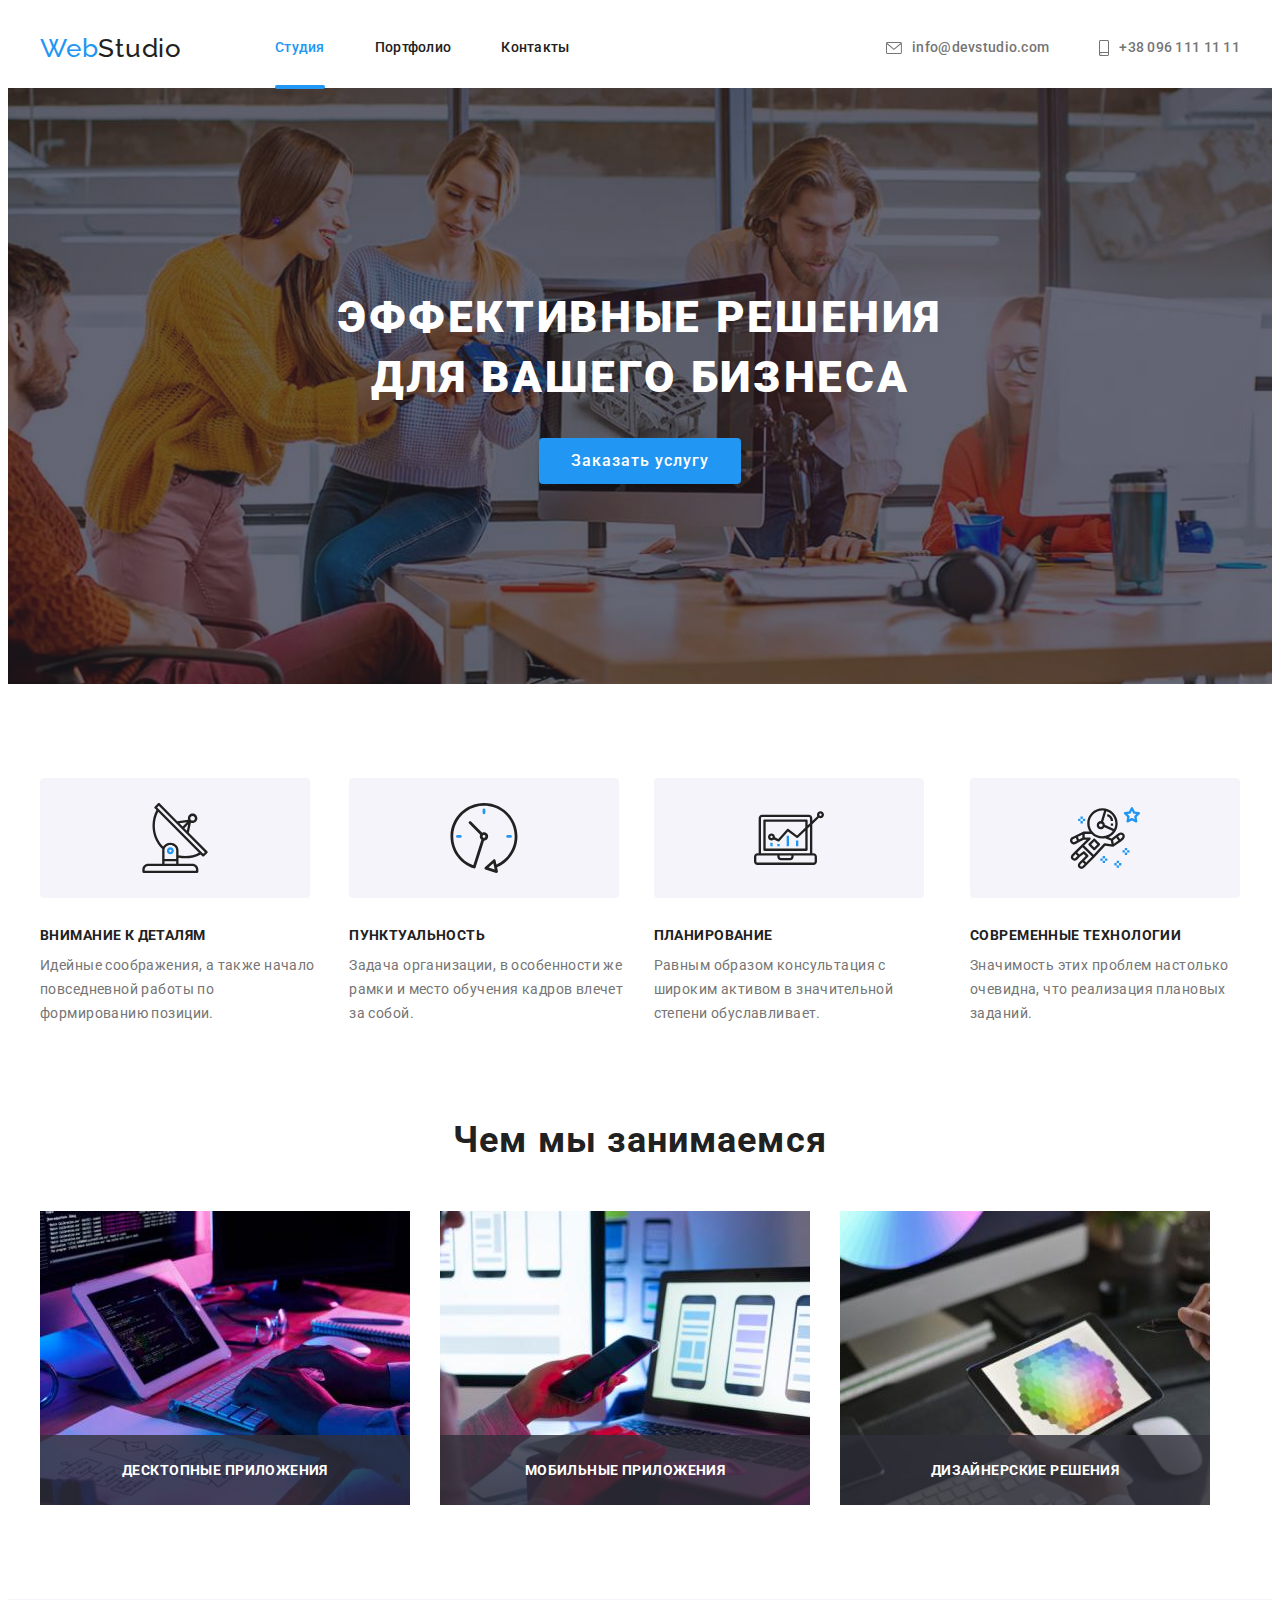
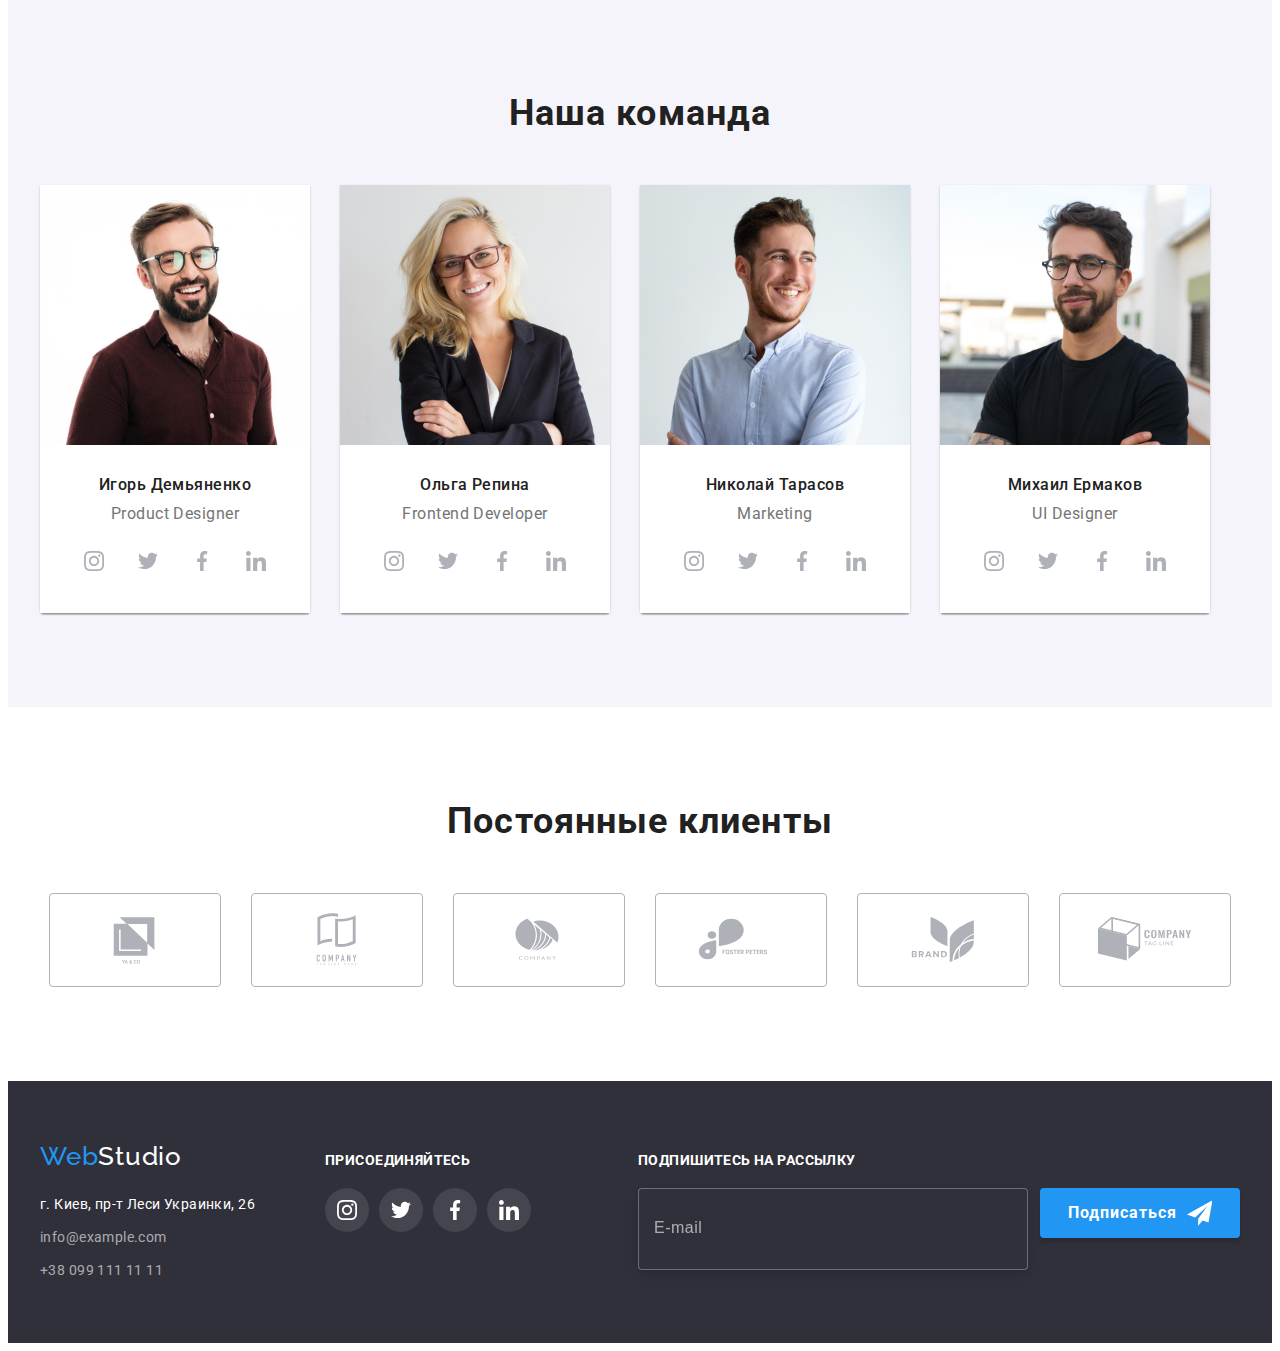
==== index.html @ 45cee338 "fix" ====
<!DOCTYPE html>
<html lang="ru">
<head>
    <meta charset="UTF-8">
    <meta http-equiv="X-UA-Compatible" content="IE=edge">
    <meta name="viewport" content="width=device-width, initial-scale=1.0">
    <title>goit-markup-portfolio-6</title>
<link href="https://fonts.googleapis.com/css2?family=Raleway:wght@700&family=Roboto:wght@400;500;700;900&display=swap"
    rel="stylesheet">
<link rel="stylesheet" href="https://cdnjs.cloudflare.com/ajax/libs/modern-normalize/1.1.0/modern-normalize.min.css"
    integrity="sha512-wpPYUAdjBVSE4KJnH1VR1HeZfpl1ub8YT/NKx4PuQ5NmX2tKuGu6U/JRp5y+Y8XG2tV+wKQpNHVUX03MfMFn9Q=="
    crossorigin="anonymous" referrerpolicy="no-referrer" />
<link rel="stylesheet" href="./css/styles.css">
</head>
<body>
    <header class="header">
      <div class="container header-container">
        <nav class="header-nav">
        <a href="" class="header-nav__logo link"><span class="logo">Web</span>Studio</a>
            <ul class="navigation-list">
                <li class="list navigation-list__item">
                  <a href="" class="navigation-list__link link current">Студия</a>   
                </li>
                <li  class="list navigation-list__item">
                    <a href="./portfolio.html" class="navigation-list__link link">Портфолио</a>
                </li>
                <li  class="list navigation-list__item">
                    <a href="" class="navigation-list__link link">Контакты</a>
                </li>
            </ul>
            
        </nav>
       
        <ul class="contacts">
            <li class="list contacts-list"> 
                <a href="mailto:info@devstudio.com" class="contacts-link link">
                    <svg class="contacts-envelope" width="16" height="12">
                        <use href="./images/icons.svg#icon-envelope"></use>
                    </svg>
                    info@devstudio.com
                </a>
            </li>
            <li class="list contacts-list"> 
                 <a href="tel:+380961111111" class="contacts-link link">
                    <svg class="contacts-envelope" width="10" height="16">
                        <use href="./images/icons.svg#icon-smartphone"></use>
                    </svg>
                    +38 096 111 11 11</a>
            </li>           
        </ul>
    </div>
    </header>
<main>
   <section class="section hero-container">
     <div class="container">
            <h1 class="hero-title hero-header">Эффективные решения для вашего бизнеса</h1>
            <button type="button" class="hero-btn" data-modal-open>Заказать услугу</button>
     </div>
    </section>
   <section class="section">
       <div class="container">
    <h2 class="visually-hidden">Особенности</h2>
    <ul class="features">
           <li class="list featers-list">
            <div class="features-div">
               <svg class="features-icon" width="70" height="70">
                   <use href="./images/icons.svg#icon-antenna">
                    </use> 
               </svg>
            </div>
               <h3 class="features-item">Внимание к деталям</h3>
               <p class="features-discription">
                Идейные соображения, а также начало повседневной работы по формированию позиции.
               </p>
           </li>
            <li class="list featers-list">
                <div class="features-div">
                    <svg class="features-icon" width="70" height="70">
                        <use href="./images/icons.svg#icon-clock">
                        </use>
                    </svg>
                </div>
                <h3 class="features-item">Пунктуальность</h3>
                <p class="features-discription">
                    Задача организации, в особенности же рамки и место обучения кадров влечет за собой.
                </p>
            </li>
            <li class="list featers-list">
                <div class="features-div">
                    <svg class="features-icon" width="70" height="70">
                        <use href="./images/icons.svg#icon-diagram">
                        </use>
                    </svg>
                </div>
                <h3 class="features-item">Планирование</h3>
                <p class="features-discription">
                    Равным образом консультация с широким активом в значительной степени обуславливает.
                </p>
            </li>
            <li class="list featers-list">
                <div class="features-div">
                    <svg class="features-icon" width="70" height="70">
                        <use href="./images/icons.svg#icon-astronaut">
                        </use>
                    </svg>
                </div>
                <h3 class="features-item">Современные технологии</h3>
                <p class="features-discription">
                    Значимость этих проблем настолько очевидна, что реализация плановых заданий.
                </p>
            </li>
       </ul>
    </div>
   </section>
   
   <section class="section section-photo">
       <div class="container">
            <h2 class="header-item">Чем мы занимаемся</h2>
            <ul class="photo-list">
                <li class="list photo-item">
                    <div class="label-item">
                        <div class="photo-label">
                            <p class="label-discription">Десктопные приложения</p>
                        </div>
                        <img src="./images/box-1.jpg" alt="Экран компьютера и руки" width="370">      
                    </div>
                    
                    
                </li>
                <li class="list photo-item">
                    <div class="label-item">
                        <div class="photo-label">
                        <p class="label-discription">Мобильные приложения</p>
                   </div>
                        <img src="./images/box-2.jpg" alt="Экран компьютера и телефон" width="370">
                    </div>
                </li>
                <li class="list photo-item">
                    <div class="label-item">
                        <div class="photo-label">
                            <p class="label-discription">Дизайнерские решения</p>
                        </div>
                            <img src="./images/box-3.jpg" alt="Экран компьютера с цветной раскладкой" width="370">
                    </div>
                </li> 
            </ul>
      </div>
   </section>
   <section class="team-section section">
       <div class="container">
        <h2 class="header-item">Наша команда</h2>
        <ul class="our-team">
    <li class="list team-card">
            <img src="./images/igor.jpg" alt="Игорь Демьяненко" width="270">
            <div class="team-item">
                <h3 class="team">Игорь Демьяненко</h3>
                <p lang="en" class="team-profession">Product Designer</p>
                <ul class="social-list">
                    <li class="list social-item">
                        <a href="" class="social-link">
                            <svg class="social-icon" width="20" height="20">
                                <use href="./images/icons.svg#icon-instagram"></use>
                            </svg>
                        </a>
                    </li>
                    <li class="list social-item">
                        <a href="" class="social-link">
                            <svg class="social-icon" width="20" height="20">
                                <use href="./images/icons.svg#icon-twitter"></use>
                            </svg>
                        </a>
                    </li>
                    <li class="list social-item">
                        <a href="" class="social-link">
                            <svg class="social-icon" width="20" height="20">
                                    <use href="./images/icons.svg#icon-facebook"></use>
                            </svg>
                        </a>
                    </li>
                    <li class="list social-item">
                        <a href="" class="social-link">
                            <svg class="social-icon" width="20" height="20">
                                    <use href="./images/icons.svg#icon-linkedin"></use>
                            </svg>
                        </a>
                    </li>
                </ul>
            </div>
        </li>
<li class="list team-card">
<img src="./images/olha.jpg" alt="Ольга Репина" width="270">
<div class="team-item">
    <h3 class="team">Ольга Репина</h3>
    <p lang="en" class="team-profession">Frontend Developer</p>
        <ul class="social-list">
            <li class="list social-item">
                <a href="" class="social-link">
                    <svg class="social-icon" width="20" height="20">
                        <use href="./images/icons.svg#icon-instagram"></use>
                    </svg>
                </a>
            </li>
            <li class="list social-item">
                <a href="" class="social-link">
                    <svg class="social-icon" width="20" height="20">
                        <use href="./images/icons.svg#icon-twitter"></use>
                    </svg>
                </a>
            </li>
            <li class="list social-item">
                <a href="" class="social-link">
                    <svg class="social-icon" width="20" height="20">
                        <use href="./images/icons.svg#icon-facebook"></use>
                    </svg>
                </a>
            </li>
            <li class="list social-item">
                <a href="" class="social-link">
                    <svg class="social-icon" width="20" height="20">
                        <use href="./images/icons.svg#icon-linkedin"></use>
                    </svg>
                </a>
            </li>
        </ul>
</div>
</li>
<li class="list team-card">
<img src="./images/nikolay.jpg" alt="Николай Тарасов" width="270">
<div class="team-item">
<h3 class="team">Николай Тарасов</h3>
<p lang="en" class="team-profession">Marketing</p>
<ul class="social-list">
    <li class="list social-item">
        <a href="" class="social-link">
            <svg class="social-icon" width="20" height="20">
                <use href="./images/icons.svg#icon-instagram"></use>
            </svg>
        </a>
    </li>
    <li class="list social-item">
        <a href="" class="social-link">
            <svg class="social-icon" width="20" height="20">
                <use href="./images/icons.svg#icon-twitter"></use>
            </svg>
        </a>
    </li>
    <li class="list social-item">
        <a href="" class="social-link">
            <svg class="social-icon" width="20" height="20">
                <use href="./images/icons.svg#icon-facebook"></use>
            </svg>
        </a>
    </li>
    <li class="list social-item">
        <a href="" class="social-link">
            <svg class="social-icon" width="20" height="20">
                <use href="./images/icons.svg#icon-linkedin"></use>
            </svg>
        </a>
    </li>
</ul>
</div>
</li>
<li class="list team-card">
<img src="./images/michail.jpg" alt="Михаил Ермаков" width="270">
<div class="team-item">
    <h3 class="team">Михаил Ермаков</h3>
    <p  lang="en" class="team-profession">UI Designer</p>
        <ul class="social-list">
            <li class="list social-item">
                <a href="" class="social-link">
                    <svg class="social-icon" width="20" height="20">
                        <use href="./images/icons.svg#icon-instagram"></use>
                    </svg>
                </a>
            </li>
            <li class="list social-item">
                <a href="" class="social-link">
                    <svg class="social-icon" width="20" height="20">
                        <use href="./images/icons.svg#icon-twitter"></use>
                    </svg>
                </a>
            </li>
            <li class="list social-item">
                <a href="" class="social-link">
                    <svg class="social-icon" width="20" height="20">
                        <use href="./images/icons.svg#icon-facebook"></use>
                    </svg>
                </a>
            </li>
            <li class="list social-item">
                <a href="" class="social-link">
                    <svg class="social-icon" width="20" height="20">
                        <use href="./images/icons.svg#icon-linkedin"></use>
                    </svg>
                </a>
            </li>
        </ul>
</div>
</li>
</ul>
</div>
   </section>
<section class="section">
    <div class="container">
        <h2 class="header-item">Постоянные клиенты</h2>
        <ul class="list clients">
            <li class="client-list">
                <a href="" class="client-link">
                    <svg class="logo-sp" width="106" height="60">
                        <use href="./images/icons.svg#icon-logo-1"></use>
                    </svg>
                </a>
            </li>
            <li class="client-list">
                <a href="" class="client-link">
                    <svg class="logo-sp" width="106" height="60">
                        <use href="./images/icons.svg#icon-logo-2"></use>
                    </svg>
                </a>
            </li>
            <li class="client-list">
                <a href="" class="client-link">
                    <svg class="logo-sp" width="106" height="60">
                        <use href="./images/icons.svg#icon-logo-3"></use>
                    </svg>
                </a>
            </li>
            <li class="client-list">
                <a href="" class="client-link">
                    <svg class="logo-sp" width="106" height="60">
                        <use href="./images/icons.svg#icon-logo-4"></use>
                    </svg>
                </a>
            </li>
            <li class="client-list">
                <a href="" class="client-link">
                    <svg class="logo-sp" width="106" height="60">
                        <use href="./images/icons.svg#icon-logo-5"></use>
                    </svg>
                </a>
            </li>
            <li class="client-list">
                <a href="" class="client-link">
                    <svg class="logo-sp" width="106" height="60">
                        <use href="./images/icons.svg#icon-logo-6"></use>
                    </svg>
                </a>
            </li>
        </ul>

    </div>

</section>

 </main>
<footer class="footer">
    <div class="container container-footer">
        <div class="footer-contacts">
        <a href="" class=" webstudio-white link"><span class="logo">Web</span>Studio</a>
        <address class="address">
            <ul>
                <li class="list footer-list">
                    <a href="" class="footer-adress link">г. Киев, пр-т Леси Украинки, 26</a>
                </li>
                <li class="list footer-list">
                    <a href="" class="link footer-contacts">info@example.com</a>
                </li>
                <li class="list">
                    <a href="" class="link footer-contacts">+38 099 111 11 11</a>
                </li>
            </ul>
        </address>
    </div>
<div class="footer-div">
    <strong class="footer-header">
        присоединяйтесь
    </strong>
    <ul class="footer-social-list">
        <li class="list social-item">
            <a href="" class="social-link footer-social-link">
                <svg class="social-icon footer-social-icon" width="20" height="20">
                    <use href="./images/icons.svg#icon-instagram"></use>
                </svg>
            </a>
        </li>
        <li class="list social-item">
            <a href="" class="social-link footer-social-link">
                <svg class="social-icon footer-social-icon" width="20" height="20">
                    <use href="./images/icons.svg#icon-twitter"></use>
                </svg>
            </a>
        </li>
        <li class="list social-item">
            <a href="" class="social-link footer-social-link">
                <svg class="social-icon footer-social-icon" width="20" height="20">
                    <use href="./images/icons.svg#icon-facebook"></use>
                </svg>
            </a>
        </li>
        <li class="list social-item">
            <a href="" class="social-link footer-social-link">
                <svg class="social-icon footer-social-icon" width="20" height="20">
                    <use href="./images/icons.svg#icon-linkedin"></use>
                </svg>
            </a>
        </li>
    </ul>
    
</div>

    <div class="footer-form-wrapper">
        <strong class="footer-header">
            Подпишитесь на рассылку
        </strong>
        <form action="#">
            <div class="footer-form">
                <label class="footer-form-mail">
                    <input type="email" 
                        name="user-email" 
                        placeholder="E-mail" 
                        class="footer-form-input">
                </label>
                <button type="submit" class="footer-form-button">Подписаться
                    <svg class="footer-form-icon" width="24" height="24" >
                        <use href="./images/icons.svg#icon-icon-send"></use>
                    </svg>
                </button>
            </div>
        </form>
    </div>
</div>
</footer>
<div class="backdrop is-hidden" data-modal>
    <div class="modal">
        <button type="button" class="modal-close-btn" data-modal-close>
            <svg class="modal-icon-close" width="18" height="18">
                <use href="./images/icons.svg#icon-close"></use>
            </svg>
        </button>
    <form action="#" class="modal-form">
          <p class="modal-form-head">Оставьте свои данные, мы вам перезвоним</p>          
<label class="modal-form-field">
    Имя
    <span class="modal-form-wrapper">
        <input
         type="text" 
         class="modal-form-input" 
         name="user-name" 
         minlength="2"
         pattern="[a-zA-Zа-яёА-ЯЁ]+"
         title="Имя должно содержать символы кириллицы или латиницы"
         required>
    <svg width="18" height="18" class="modal-form-icon">
        <use href="./images/icons.svg#icon-person-black"></use>
    </svg>
    </span>
</label>
<label class="modal-form-field">
    Телефон
    <span class="modal-form-wrapper">
        <input 
        type="tel" 
        class="modal-form-input"
         name="user-tel"
         title="000-00-00-00"
         pattern="[0-9]{3}-[0-9]{3}-[0-9]{2}-[0-9]{2}">
        <svg width="18" height="18" class="modal-form-icon">
            <use href="./images/icons.svg#icon-phone-black"></use>
        </svg>
    </span>
</label>
<label class="modal-form-field">
    Почта
    <span class="modal-form-wrapper">
        <input 
        type="email" 
        class="modal-form-input"
        name="email">
        <svg width="18" height="18" class="modal-form-icon">
            <use href="./images/icons.svg#icon-email-black"></use>
        </svg>
    </span>
</label>
<label class="modal-form-field">
    Комментарий
   <textarea name="user-massage" class="modal-form-massage" placeholder="Введите текст"></textarea>
</label>

<input type="checkbox" id="accept-policy" class="modal-form-checkbox visually-hidden">
<label for="accept-policy" class="modal-form-checkbox-label">
    Соглашаюсь с рассылкой и принимаю&nbsp; <a href="" class="modal-link">Условия договора</a> 
</label>
<button class="modal-form-button" type="submit">
    Отправить
</button>
    </form>
    </div>
</div>

<script src="./js/modal.js"></script>
</body>
</html>
---- css/styles.css ----
/* primary-color-text #757575 */
/* color-header #212121 */
/* color-text-hero #FFFFFF */
/* color-svg-border #afb1b8 */
:root {
  --primary-color-text: #757575;
  --color-header: #212121;
  --accent-color: #2196f3;
  --secondary-color-text: #ffffff;
  --color-svg-border: #afb1b8;
}

body {
  font-family: Roboto, sans-serif;
  color: var(--primary-color-text);
  font-style: normal;
}

ul {
  margin: 0;
  padding: 0;
}

img {
  display: block;
  max-width: 100%;
  height: auto;
}

button {
  cursor: pointer;
}

.visually-hidden {
  position: absolute;
  white-space: nowrap;
  width: 1px;
  height: 1px;
  overflow: hidden;
  border: 0;
  padding: 0;
  clip: rect(0 0 0 0);
  clip-path: inset(50%);
  margin: -1px;
}
.link {
  text-decoration: none;
}
.list {
  list-style: none;
}

p,
h1,
h2,
h3,
h4,
h5,
h6 {
  margin: 0;
}

.section {
  padding-top: 94px;
  padding-bottom: 94px;
}

.container {
  width: 1200px;
  padding-left: 15px;
  padding-right: 15px;
  margin: 0 auto;
}

/*----------- header------------- */
.header-nav__logo {
  display: inline-block;
  font-family: Raleway, sans-serif;
  font-weight: 500;
  font-size: 26px;
  line-height: 1.19;
  letter-spacing: 0.03em;
  color: var(--color-header);

  padding-top: 24px;
  padding-bottom: 24px;
  margin-right: 93px;
}

.navigation-list {
  display: flex;
}
.navigation-list > .list {
  display: inline-block;
}

.navigation-list__item > .link {
  padding-top: 32px;
  padding-bottom: 32px;
}

.navigation-list__item:not(:last-child) {
  margin-right: 50px;
}

.header-container {
  display: flex;
  align-items: center;
}

.header-nav {
  display: flex;
  align-items: center;
}

.logo {
  color: var(--accent-color);
}

.nav-item:not(:last-child) {
  margin-right: 50px;
}

.navigation-list__link {
  display: block;
  font-family: inherit;
  font-weight: 500;
  font-size: 14px;
  line-height: 1.14;
  letter-spacing: 0.02em;
  color: var(--color-header);
  position: relative;

  transition: color 250ms cubic-bezier(0.4, 0, 0.2, 1);
}
.current {
  color: var(--accent-color);
}

.navigation-list__link.current::after {
  content: '';
  display: block;
  position: absolute;
  width: 100%;
  height: 4px;
  bottom: -1px;
  border-radius: 2px;
  background-color: var(--accent-color);
}

.navigation-list__link:hover,
.navigation-list__item:focus {
  color: var(--accent-color);
}

.contacts {
  display: flex;
  margin-left: auto;
}

.contacts-link {
  display: flex;
  font-family: inherit;
  font-weight: 500;
  font-size: 14px;
  line-height: 1.14;
  letter-spacing: 0.02em;
  color: var(--primary-color-text);
  align-items: center;
  padding-top: 32px;
  padding-bottom: 32px;

  transition: color 250ms cubic-bezier(0.4, 0, 0.2, 1);
}

.contacts-link:hover,
.contacts-link:focus {
  color: var(--accent-color);
}

.contacts-list:not(:last-child) {
  margin-right: 50px;
}

.contacts-envelope {
  margin-right: 10px;
  fill: currentColor;
}

.header-border {
  border-bottom: 1px solid #ececec;
}

/* ----------hero--------- */

.hero-container {
  background-image: linear-gradient(
      rgba(47, 48, 58, 0.4),
      rgba(47, 48, 58, 0.4)
    ),
    url(../images/hero.jpg);
  background-repeat: no-repeat;
  background-size: cover;
  background-position: center;
  text-align: center;
  padding-top: 200px;
  padding-bottom: 200px;
  max-width: 1600px;
  margin: 0 auto;
}

.hero-title {
  font-weight: 900;
  font-size: 44px;
  line-height: 1.36;
  letter-spacing: 0.06em;
  text-transform: uppercase;

  color: var(--secondary-color-text);
}

.hero-header {
  width: 696px;
  margin: auto;
}
.hero-btn {
  cursor: pointer;
  font-family: Roboto, sans-serif;
  font-weight: 500;
  font-size: 16px;
  line-height: 1.63;
  letter-spacing: 0.06em;
  color: var(--secondary-color-text);
  background-color: var(--accent-color);
  box-shadow: 0px 4px 4px rgba(0, 0, 0, 0.15);
  border: none;
  border-radius: 4px;
  margin-top: 30px;
  padding: 10px 32px;

  transition: color 250ms cubic-bezier(0.4, 0, 0.2, 1);
}

/* .hero-btn:hover,
.hero-btn:focus {
  cursor: pointer;
  font-family: inherit;
  font-weight: 500;
  font-size: 16px;
  line-height: 1.62;
  text-align: center;
  letter-spacing: 0.06em;
  color: var(--secondary-color-text);
} */

/*-
--------------Особенности-------- */
.features {
  display: flex;
  justify-content: center;
}

.featers-list:not(:last-child) {
  margin-right: 30px;
}

.features-div {
  width: 270px;
  height: 120px;
  margin-bottom: 30px;
  background: #f5f4fa;
  border-radius: 4px;
  display: flex;
  align-items: center;
  justify-content: center;
}

.features-item {
  font-weight: 700;
  font-size: 14px;
  line-height: 1.14;
  letter-spacing: 0.03em;
  text-transform: uppercase;
  color: var(--color-header);
  margin-bottom: 10px;
}
.features-discription {
  font-size: 14px;
  line-height: 1.71;
  letter-spacing: 0.03em;
  color: var(--primary-color-text);
}

/*----------- чем мы занимаемя----------- */
.section-photo {
  padding-top: 0;
}

.photo-list {
  display: flex;
}

.photo-item:not(:last-child) {
  margin-right: 30px;
}

.header-item {
  font-weight: 700;
  font-size: 36px;
  line-height: 1.16;
  text-align: center;
  letter-spacing: 0.03em;
  color: var(--color-header);
  margin-bottom: 50px;
}

.label-item {
  position: relative;
}
.label-discription {
  font-family: inherit;
  font-weight: 700;
  font-size: 14px;
  line-height: calc(16 / 14);
  text-align: center;
  letter-spacing: 0.03em;
  text-transform: uppercase;
  width: 100%;
  position: absolute;
  top: 50%;
  left: 50%;
  transform: translate(-50%, -50%);

  color: var(--secondary-color-text);
}
.photo-label {
  background: rgba(47, 48, 58, 0.8);
  width: 370px;
  height: 70px;
  position: absolute;
  bottom: 0%;
}

/* ------------Наша команда--------- */

.our-team {
  display: flex;
}

.team-card {
  box-shadow: 0px 1px 3px rgba(0, 0, 0, 0.12), 0px 1px 1px rgba(0, 0, 0, 0.14),
    0px 2px 1px rgba(0, 0, 0, 0.2);
  border-radius: 0px 0px 4px 4px;
}

.team-card:not(:last-child) {
  margin-right: 30px;
}

.team {
  font-weight: 500;
  font-size: 16px;
  line-height: 1.19;
  letter-spacing: 0.03em;
  color: var(--color-header);
  margin-bottom: 10px;

  text-align: center;
}

.team-item {
  padding: 30px 32px;
  background-color: var(--secondary-color-text);
}

.team-section {
  background-color: #f5f4fa;
}

.team-profession {
  font-size: 16px;
  line-height: 1.19;
  letter-spacing: 0.03em;
  color: var(--primary-color-text);

  text-align: center;
  margin-bottom: 16px;
}

.social-item {
  width: 44px;
  height: 44px;
  margin-right: 10px;
}

.social-item:last-child {
  margin-right: 0;
}

.social-list {
  display: flex;
  justify-content: center;
}

.social-link {
  width: 100%;
  height: 100%;
  background-color: var(--secondary-color-text);
  border-radius: 50%;
  display: flex;
  align-items: center;
  justify-content: center;
  color: var(--color-svg-border);

  transition: background-color 250ms cubic-bezier(0.4, 0, 0.2, 1),
    color 250ms cubic-bezier(0.4, 0, 0.2, 1);
}

.social-icon {
  fill: currentColor;
}

.social-link:hover,
.social-link:focus {
  background-color: var(--accent-color);
  color: var(--secondary-color-text);
}

/* ---------Постоянные клиенты---- */
.clients {
  display: flex;
  justify-content: center;
}
.client-list:not(:last-child) {
  margin-right: 30px;
}

.client-link {
  width: 170px;
  height: 92px;

  display: flex;
  align-items: center;
  justify-content: center;
  border: 1px solid var(--color-svg-border);
  border-radius: 4px;
  color: var(--color-svg-border);

  transition: border 250ms cubic-bezier(0.4, 0, 0.2, 1),
    color 250ms cubic-bezier(0.4, 0, 0.2, 1);
}

.logo-sp {
  fill: currentColor;
}

.client-link:hover,
.client-link:focus {
  border: 1px solid #2196f3;
  color: var(--accent-color);
}
/* ------------footer---------- */
.footer {
  background-color: #2f303a;
  padding-top: 60px;
  padding-bottom: 60px;
}
.container-footer {
  display: flex;
  align-items: baseline;
}

.footer-contacts {
  margin-right: 70px;
}

.address {
  font-style: inherit;
  margin-top: 20px;
}

.webstudio-white {
  font-family: Raleway, sans-serif;
  font-weight: 500;
  font-size: 26px;
  line-height: 1.19;
  letter-spacing: 0.03em;
  color: var(--secondary-color-text);
}
.footer-adress {
  display: inline-block;
  font-style: inherit;
  font-size: 14px;
  line-height: 1.71;
  letter-spacing: 0.03em;
  color: var(--secondary-color-text);

  transition: color 250ms cubic-bezier(0.4, 0, 0.2, 1);
}
.footer-list {
  margin-bottom: 9px;
}

.footer-adress:hover,
.footer-adress:focus {
  color: var(--accent-color);
}

.footer-contacts {
  font-size: 14px;
  line-height: 1.71;
  letter-spacing: 0.03em;
  color: rgba(255, 255, 255, 0.6);

  transition: color 250ms cubic-bezier(0.4, 0, 0.2, 1);
}

.footer-contacts:hover,
.footer-contacts:focus {
  color: var(--accent-color);
}

.footer-header {
  display: block;
  font-family: inherit;
  font-weight: 700;
  font-size: 14px;
  line-height: calc(16 / 14);
  letter-spacing: 0.03em;
  text-transform: uppercase;

  color: var(--secondary-color-text);
  margin-bottom: 20px;
}

.footer-social-list {
  display: flex;
}

.social-item:not(:last-child) {
  margin-right: 10px;
}

.footer-social-link {
  background-color: rgba(255, 255, 255, 0.1);
  transition: background-color 250ms cubic-bezier(0.4, 0, 0.2, 1);
}

.footer-social-icon {
  fill: var(--secondary-color-text);
}
/* -------footer-form------------- */
.footer-form-wrapper {
  margin-left: auto;
}
.footer-form {
  display: flex;
}

.footer-form-input {
  width: 358px;
  height: 50px;
  border: 1px solid rgba(255, 255, 255, 0.3);
  filter: drop-shadow(0px 4px 4px rgba(0, 0, 0, 0.15));
  border-radius: 4px;
  background-color: #2f303a;
  padding: 15px 15px 15px 15px;
  color: var(--secondary-color-text);
}

.footer-form-input::placeholder {
  display: block;

  font-weight: 400;
  font-size: 16px;
  line-height: calc(20 / 16);

  letter-spacing: 0.03em;

  color: rgba(255, 255, 255, 0.6);
}

.footer-form-button {
  width: 200px;
  height: 50px;
  padding: 10px 28px;
  margin-left: 12px;

  font-family: Roboto;
  font-weight: 700;
  font-size: 16px;
  line-height: calc(30 / 16);
  display: flex;
  align-items: center;
  justify-content: center;
  letter-spacing: 0.06em;

  color: var(--secondary-color-text);

  background: var(--accent-color);
  box-shadow: 0px 4px 4px rgba(0, 0, 0, 0.15);
  border-radius: 4px;
  border: none;
}

.footer-form-icon {
  width: 100%;
  height: 100%;
  margin-left: 10px;
}

/* -------------кнопки портфолио----- */
.button-list {
  display: flex;
  justify-content: center;
  margin-bottom: 56px;
}
.button-list > .list:not(:last-child) {
  margin-right: 8px;
}
.portfolio-btn {
  padding: 6px 22px;
}

.portfolio-btn {
  cursor: pointer;
  font-family: Roboto, sans-serif;
  font-weight: 500;
  font-size: 16px;
  line-height: 1.63;
  letter-spacing: 0.03em;
  color: var(--color-header);
  border: none;
  border-radius: 4px;

  transition: color 250ms cubic-bezier(0.4, 0, 0.2, 1),
    background-color 250ms cubic-bezier(0.4, 0, 0.2, 1),
    box-shadow 250ms cubic-bezier(0.4, 0, 0.2, 1);
}

.portfolio-btn:hover,
.portfolio-btn:focus {
  background-color: var(--accent-color);
  color: var(--secondary-color-text);
  box-shadow: 0px 3px 1px rgba(0, 0, 0, 0.1), 0px 1px 2px rgba(0, 0, 0, 0.08),
    0px 2px 2px rgba(0, 0, 0, 0.12);
}

.active-btn {
  background-color: var(--accent-color);
  color: var(--secondary-color-text);
}

/* --------карточки портфолио----- */
.card-list {
  display: flex;
  flex-wrap: wrap;
  margin-left: -30px;
  margin-top: -30px;
}

.card-list > .list {
  flex-basis: calc(100% / 3 - 30px);
  margin-left: 30px;
  margin-top: 30px;
}
.card-item {
  padding: 20px 24px 20px 24px;
  border: 1px solid #eeeeee;
  border-top: 0;
}
.projects-item {
  font-weight: 700;
  font-size: 18px;
  line-height: 2;
  letter-spacing: 0.06em;
  color: var(--color-header);

  margin-bottom: 4px;
}

.projects-discription {
  font-size: 16px;
  line-height: 1.87;
  letter-spacing: 0.03em;
  color: var(--primary-color-text);
}

.portfolio-link {
  display: block;

  transition: box-shadow 250ms cubic-bezier(0.4, 0, 0.2, 1);
}

.portfolio-link:hover,
.portfolio-link:focus {
  box-shadow: 0px 1px 1px rgba(0, 0, 0, 0.12), 0px 4px 4px rgba(0, 0, 0, 0.06),
    1px 4px 6px rgba(0, 0, 0, 0.16);
}

.portfolio-thumb {
  position: relative;
  overflow: hidden;
}

.portfolio-discr {
  width: 322px;
  font-family: inherit;
  font-weight: 400;
  font-size: 18px;
  line-height: 1.56;
  letter-spacing: 0.03em;
  color: var(--secondary-color-text);

  text-shadow: 0px 4px 4px rgba(0, 0, 0, 0.25);
}

.portfolio-text {
  width: 100%;
  height: 100%;
  position: absolute;
  background-color: rgba(33, 150, 243, 0.9);
  transform: translateY(100%);
  padding: 63px 24px;
  opacity: 0;

  transition: transform 250ms cubic-bezier(0.4, 0, 0.2, 1),
    opacity 250ms cubic-bezier(0.4, 0, 0.2, 1);
}

.portfolio-link:hover .portfolio-text,
.portfolio-link:focus .portfolio-text {
  transform: translateY(0);
  opacity: 1;
}

/* -------модальное окно---- */

.backdrop {
  width: 100vw;
  height: 100vh;
  background: rgba(0, 0, 0, 0.2);
  position: fixed;
  top: 0;
  transition: opacity 250ms cubic-bezier(0.4, 0, 0.2, 1),
    visibility 250ms cubic-bezier(0.4, 0, 0.2, 1);
}

.modal {
  position: absolute;
  width: 530px;

  background-color: var(--secondary-color-text);
  border-radius: 4px;
  padding: 40px;
  top: 50%;
  left: 50%;
  transform: translate(-50%, -50%) scale(1);

  transition: transform 250ms cubic-bezier(0.4, 0, 0.2, 1);
}

.modal-close-btn {
  background-color: var(--secondary-color-text);
  border: 1px solid rgba(0, 0, 0, 0.1);
  width: 30px;
  height: 30px;
  border-radius: 50%;
  position: absolute;
  top: 8px;
  right: 8px;
  display: flex;
  align-items: center;
  justify-content: center;
  transition: color 250ms cubic-bezier(0.4, 0, 0.2, 1);
}

.modal-icon-close {
  fill: currentColor;
}

.modal-close-btn:hover,
.modal-close-btn:focus {
  color: var(--accent-color);
}

.backdrop.is-hidden {
  visibility: hidden;
  opacity: 0;
  pointer-events: none;
}

.backdrop.is-hidden .modal {
  transform: translate(-50%, -50%) scale(1.2);
  transition: transform 250ms cubic-bezier(0.4, 0, 0.2, 1);
}

.modal-icon-close {
  color: currentColor;
}

.modal-form {
  display: flex;
  flex-direction: column;
}
.modal-form-head {
  font-family: inherit;
  font-weight: 700;
  font-size: 20px;
  line-height: calc(23 / 20);
  text-align: center;
  letter-spacing: 0.03em;
  color: #212121;
  margin-bottom: 12px;
}
.modal-form-field {
  font-family: inherit;
  font-weight: 400;
  font-size: 12px;
  line-height: calc(14 / 12);
  letter-spacing: 0.01em;
  margin-bottom: 10px;
  color: var(--primary-color-text);
}
.modal-form-input {
  width: 100%;
  height: 40px;
  background: var(--secondary-color-text);
  border: 1px solid rgba(33, 33, 33, 0.2);
  border-radius: 4px;

  padding-left: 42px;
  transition: border-color 250ms cubic-bezier(0.4, 0, 0.2, 1);
}

.modal-form-input:focus {
  outline: none;
  border: 1px solid var(--accent-color);
}

.modal-form-wrapper {
  display: block;
  position: relative;
  margin-top: 4px;
}
.modal-form-icon {
  position: absolute;
  top: 50%;
  left: 12px;
  transform: translateY(-50%);
  transition: fill 250ms cubic-bezier(0.4, 0, 0.2, 1);
}

.modal-form-input:focus + .modal-form-icon {
  fill: var(--accent-color);
}

.modal-form-massage {
  width: 100%;
  height: 120px;
  border: 1px solid rgba(33, 33, 33, 0.2);
  border-radius: 4px;
  resize: none;
  margin-top: 4px;

  padding: 12px 16px;
  transition: border-color 250ms cubic-bezier(0.4, 0, 0.2, 1);
}

.modal-form-massage:focus {
  outline: none;
  border: 1px solid var(--accent-color);
}

.modal-form-button {
  align-self: center;
  width: 200px;
  height: 50px;

  padding: 10px 55px;
  margin-top: auto;

  cursor: pointer;
  font-family: inherit;
  font-weight: 500;
  font-size: 16px;
  line-height: 1.63;
  letter-spacing: 0.06em;
  color: var(--secondary-color-text);
  background-color: var(--accent-color);
  border: none;
  border-radius: 4px;
  transition: box-shadow 250ms cubic-bezier(0.4, 0, 0.2, 1);
}
.modal-form-button:hover,
.modal-form-button:focus {
  box-shadow: 0px 4px 4px rgba(0, 0, 0, 0.35);
}

.modal-form-massage::placeholder {
  font-weight: 400;
  font-size: 14px;
  line-height: calc(16 / 14);
  letter-spacing: 0.01em;
  margin-bottom: 20px;

  color: rgba(117, 117, 117, 0.5);
}

.modal-form-checkbox {
  display: block;
  margin-right: 8px;
}

.modal-form-checkbox-label {
  font-weight: 400;
  font-size: 14px;
  line-height: calc(24 / 14);

  letter-spacing: 0.03em;

  color: var(--primary-color-text);

  display: flex;
  align-items: center;
  justify-content: center;

  margin-bottom: 30px;
}

.modal-form-checkbox:checked + .modal-form-checkbox-label::before {
  background-image: url(../images/vector.svg);
  background-color: var(--accent-color);
  background-repeat: no-repeat;
  background-position: center;

  border: none;
}

.modal-form-checkbox-label::before {
  display: block;
  content: '';
  width: 16px;
  height: 15px;
  border: 2px solid #212121;
  border-radius: 2px;
  margin-right: 8px;
  cursor: pointer;
  transition: border-color 250ms cubic-bezier(0.4, 0, 0.2, 1);
}
.modal-form-checkbox-label:hover::before,
.modal-form-checkbox-label:focus::before {
  border-color: var(--accent-color);
}

.modal-link {
  color: var(--accent-color);
}
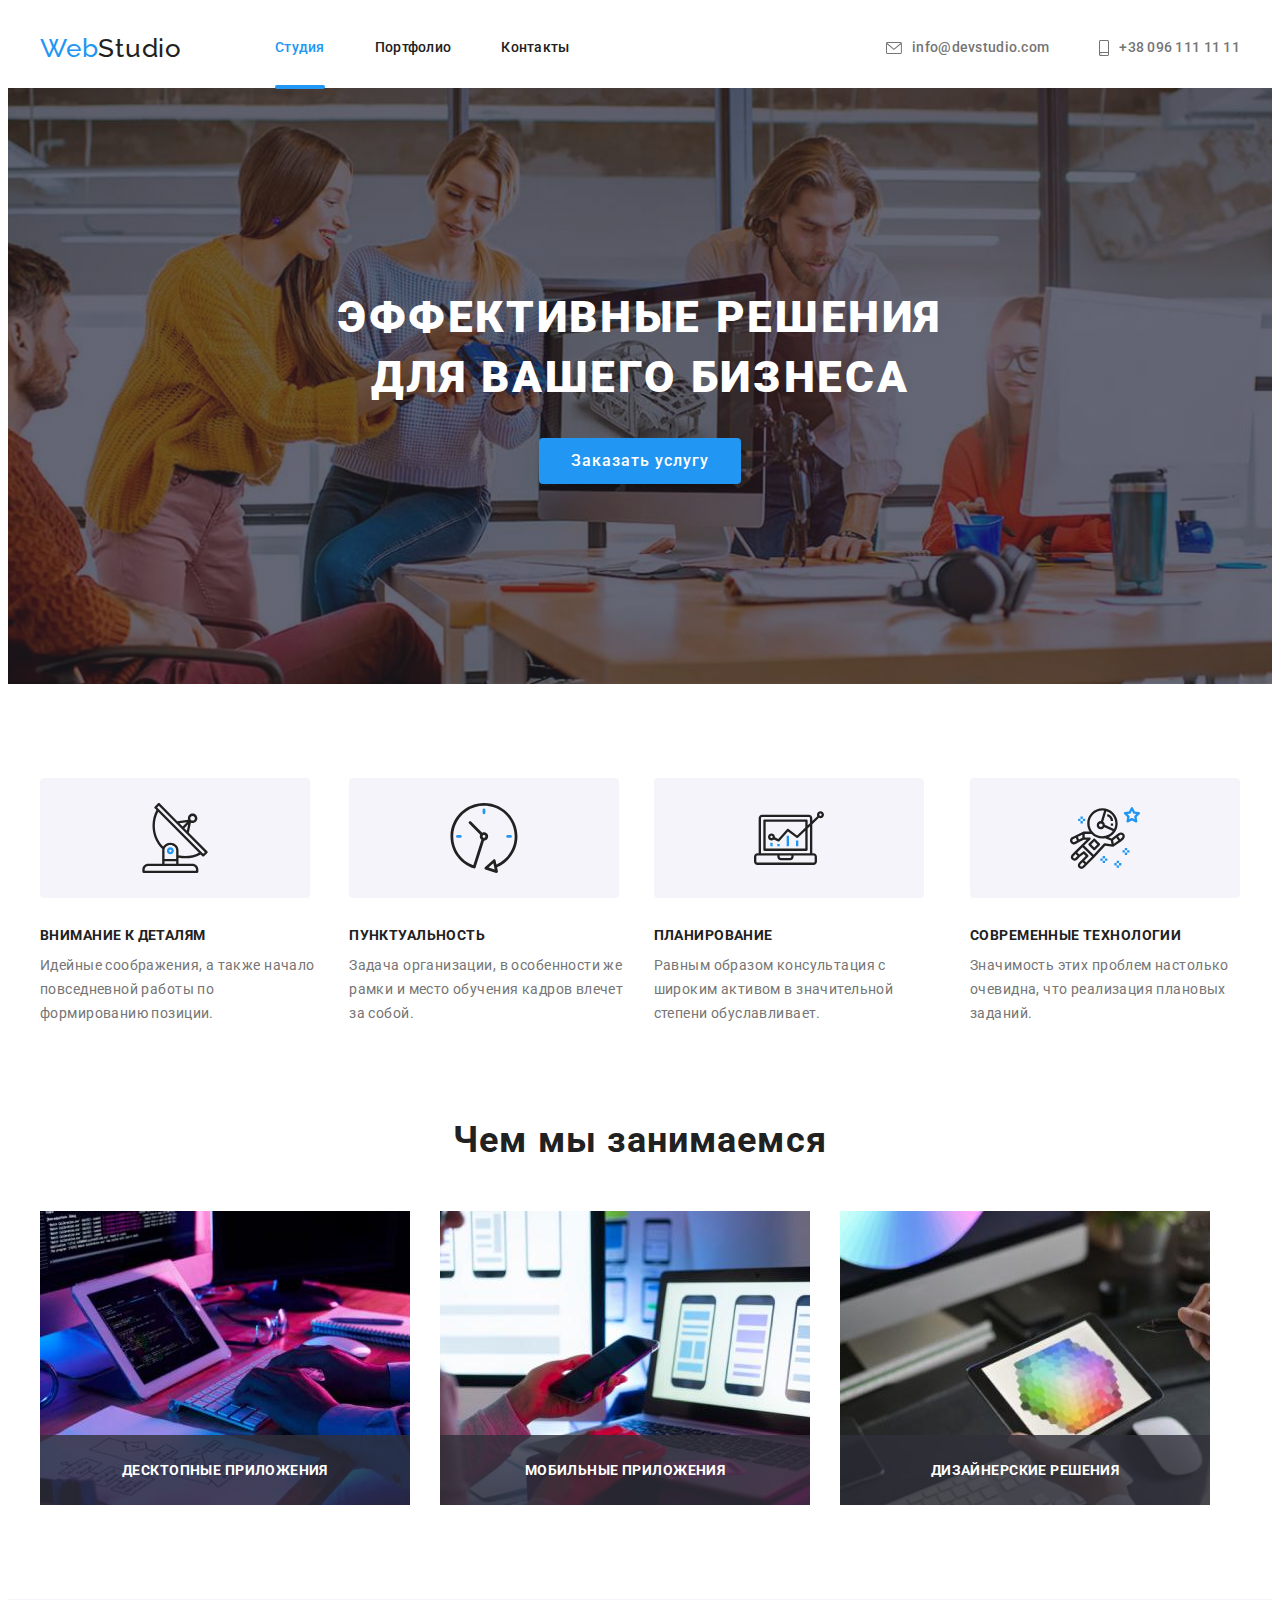
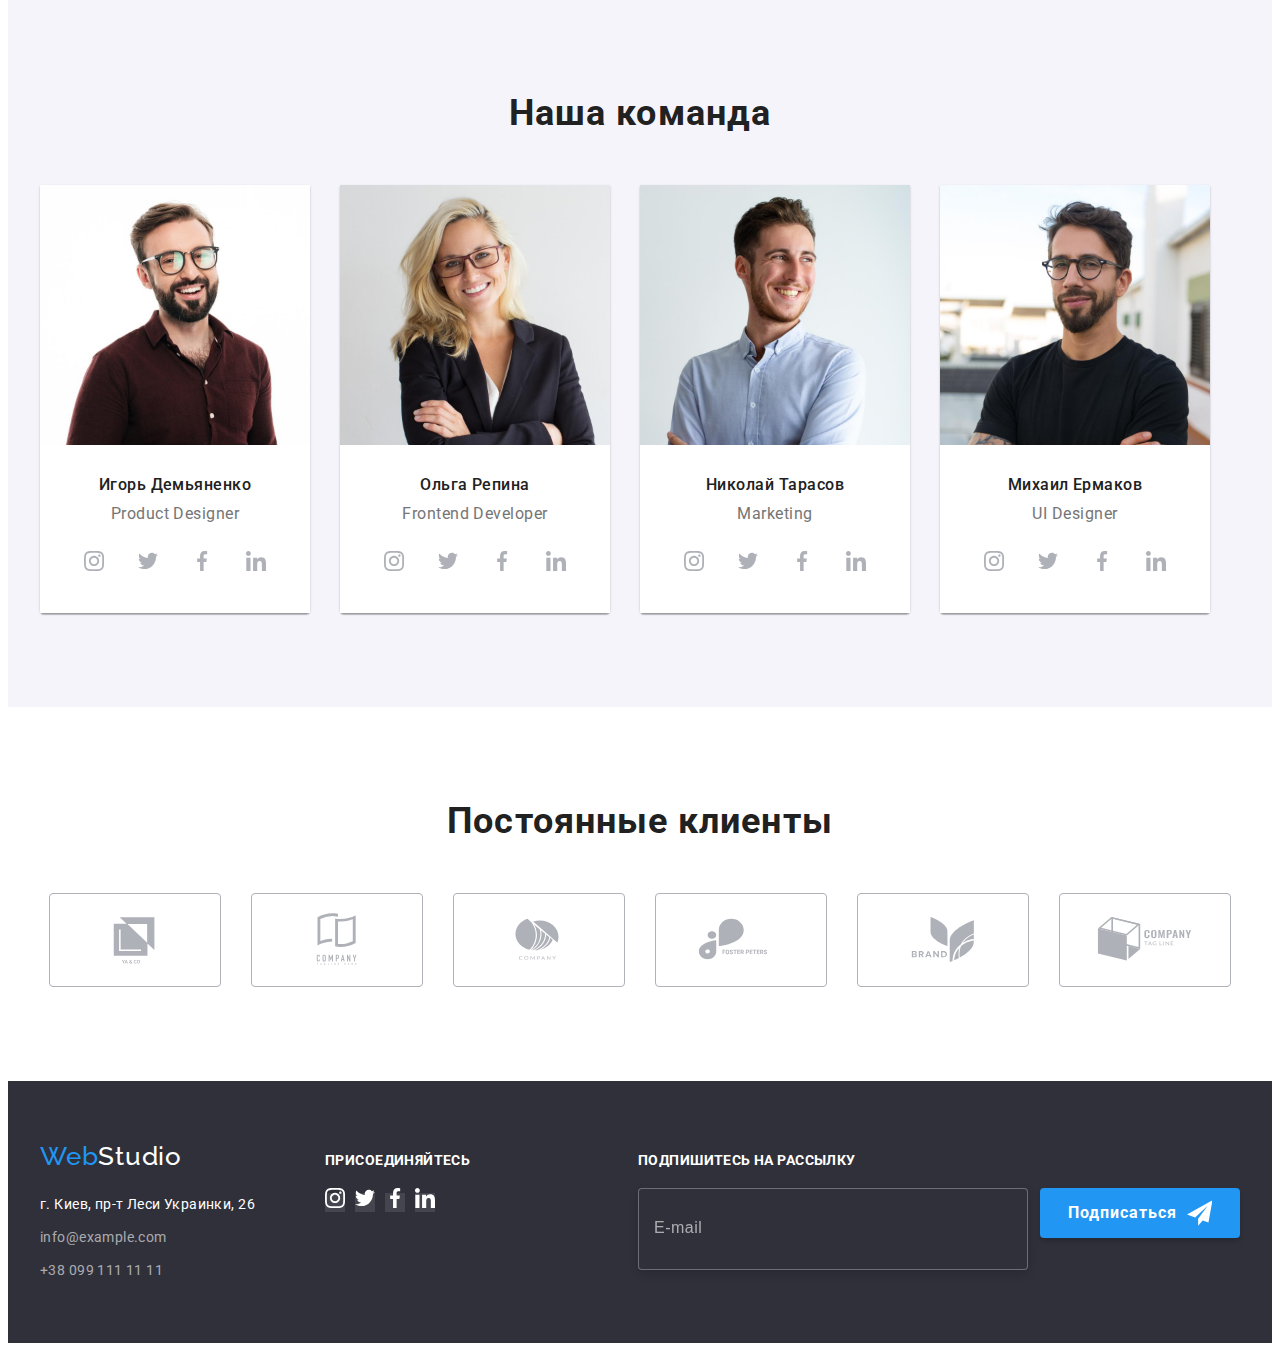
==== commit 7398a46d: "add BAM" ====
--- a/index.html
+++ b/index.html
@@ -51,61 +51,62 @@
     </div>
     </header>
 <main>
-   <section class="section hero-container">
+   <section class="section hero">
      <div class="container">
-            <h1 class="hero-title hero-header">Эффективные решения для вашего бизнеса</h1>
-            <button type="button" class="hero-btn" data-modal-open>Заказать услугу</button>
+            <h1 class="hero__header">Эффективные решения для вашего бизнеса</h1>
+            <button type="button" class="hero__btn" data-modal-open>Заказать услугу</button>
      </div>
     </section>
-   <section class="section">
+   
+    <section class="section">
        <div class="container">
     <h2 class="visually-hidden">Особенности</h2>
     <ul class="features">
-           <li class="list featers-list">
-            <div class="features-div">
-               <svg class="features-icon" width="70" height="70">
+           <li class="list featers__list">
+            <div class="features__div">
+               <svg class="features__icon" width="70" height="70">
                    <use href="./images/icons.svg#icon-antenna">
                     </use> 
                </svg>
             </div>
-               <h3 class="features-item">Внимание к деталям</h3>
-               <p class="features-discription">
+               <h3 class="features__item">Внимание к деталям</h3>
+               <p class="features__discription">
                 Идейные соображения, а также начало повседневной работы по формированию позиции.
                </p>
            </li>
-            <li class="list featers-list">
-                <div class="features-div">
-                    <svg class="features-icon" width="70" height="70">
+            <li class="list featers__list">
+                <div class="features__div">
+                    <svg class="features__icon" width="70" height="70">
                         <use href="./images/icons.svg#icon-clock">
                         </use>
                     </svg>
                 </div>
-                <h3 class="features-item">Пунктуальность</h3>
-                <p class="features-discription">
+                <h3 class="features__item">Пунктуальность</h3>
+                <p class="features__discription">
                     Задача организации, в особенности же рамки и место обучения кадров влечет за собой.
                 </p>
             </li>
-            <li class="list featers-list">
-                <div class="features-div">
+            <li class="list featers__list">
+                <div class="features__div">
                     <svg class="features-icon" width="70" height="70">
                         <use href="./images/icons.svg#icon-diagram">
                         </use>
                     </svg>
                 </div>
-                <h3 class="features-item">Планирование</h3>
-                <p class="features-discription">
+                <h3 class="features__item">Планирование</h3>
+                <p class="features__discription">
                     Равным образом консультация с широким активом в значительной степени обуславливает.
                 </p>
             </li>
-            <li class="list featers-list">
-                <div class="features-div">
-                    <svg class="features-icon" width="70" height="70">
+            <li class="list featers__list">
+                <div class="features__div">
+                    <svg class="features__icon" width="70" height="70">
                         <use href="./images/icons.svg#icon-astronaut">
                         </use>
                     </svg>
                 </div>
-                <h3 class="features-item">Современные технологии</h3>
-                <p class="features-discription">
+                <h3 class="features__item">Современные технологии</h3>
+                <p class="features__discription">
                     Значимость этих проблем настолько очевидна, что реализация плановых заданий.
                 </p>
             </li>
@@ -117,28 +118,28 @@
        <div class="container">
             <h2 class="header-item">Чем мы занимаемся</h2>
             <ul class="photo-list">
-                <li class="list photo-item">
-                    <div class="label-item">
-                        <div class="photo-label">
-                            <p class="label-discription">Десктопные приложения</p>
+                <li class="list photo-list__item">
+                    <div class="photo-list__wrapper">
+                        <div class="photo-list__label">
+                            <p class="photo-list__discription">Десктопные приложения</p>
                         </div>
                         <img src="./images/box-1.jpg" alt="Экран компьютера и руки" width="370">      
                     </div>
                     
                     
                 </li>
-                <li class="list photo-item">
-                    <div class="label-item">
-                        <div class="photo-label">
-                        <p class="label-discription">Мобильные приложения</p>
+                <li class="list photo-list__item">
+                    <div class="photo-list__wrapper">
+                        <div class="photo-list__label">
+                        <p class="photo-list__discription">Мобильные приложения</p>
                    </div>
                         <img src="./images/box-2.jpg" alt="Экран компьютера и телефон" width="370">
                     </div>
                 </li>
-                <li class="list photo-item">
-                    <div class="label-item">
-                        <div class="photo-label">
-                            <p class="label-discription">Дизайнерские решения</p>
+                <li class="list photo-list__item">
+                    <div class="photo-list__wrapper">
+                        <div class="photo-list__label">
+                            <p class="photo-list__discription">Дизайнерские решения</p>
                         </div>
                             <img src="./images/box-3.jpg" alt="Экран компьютера с цветной раскладкой" width="370">
                     </div>
@@ -149,37 +150,37 @@
    <section class="team-section section">
        <div class="container">
         <h2 class="header-item">Наша команда</h2>
-        <ul class="our-team">
-    <li class="list team-card">
+        <ul class="team">
+    <li class="list team__card">
             <img src="./images/igor.jpg" alt="Игорь Демьяненко" width="270">
-            <div class="team-item">
-                <h3 class="team">Игорь Демьяненко</h3>
-                <p lang="en" class="team-profession">Product Designer</p>
+            <div class="team__item">
+                <h3 class="team__header">Игорь Демьяненко</h3>
+                <p lang="en" class="team__profession">Product Designer</p>
                 <ul class="social-list">
-                    <li class="list social-item">
-                        <a href="" class="social-link">
-                            <svg class="social-icon" width="20" height="20">
+                    <li class="list social-list__item">
+                        <a href="" class="social-list__link">
+                            <svg class="social-list__icon" width="20" height="20">
                                 <use href="./images/icons.svg#icon-instagram"></use>
                             </svg>
                         </a>
                     </li>
-                    <li class="list social-item">
-                        <a href="" class="social-link">
-                            <svg class="social-icon" width="20" height="20">
+                    <li class="list social-list__item">
+                        <a href="" class="social-list__link"">
+                            <svg class="social-list__icon" width="20" height="20">
                                 <use href="./images/icons.svg#icon-twitter"></use>
                             </svg>
                         </a>
                     </li>
-                    <li class="list social-item">
-                        <a href="" class="social-link">
-                            <svg class="social-icon" width="20" height="20">
+                    <li class="list social-list__item">
+                        <a href="" class="social-list__link"">
+                            <svg class="social-list__icon" width="20" height="20">
                                     <use href="./images/icons.svg#icon-facebook"></use>
                             </svg>
                         </a>
                     </li>
-                    <li class="list social-item">
-                        <a href="" class="social-link">
-                            <svg class="social-icon" width="20" height="20">
+                    <li class="list social-list__item">
+                        <a href="" class="social-list__link"">
+                            <svg class="social-list__icon" width="20" height="20">
                                     <use href="./images/icons.svg#icon-linkedin"></use>
                             </svg>
                         </a>
@@ -187,111 +188,111 @@
                 </ul>
             </div>
         </li>
-<li class="list team-card">
+<li class="list team__card">
 <img src="./images/olha.jpg" alt="Ольга Репина" width="270">
-<div class="team-item">
-    <h3 class="team">Ольга Репина</h3>
-    <p lang="en" class="team-profession">Frontend Developer</p>
-        <ul class="social-list">
-            <li class="list social-item">
-                <a href="" class="social-link">
-                    <svg class="social-icon" width="20" height="20">
-                        <use href="./images/icons.svg#icon-instagram"></use>
-                    </svg>
-                </a>
-            </li>
-            <li class="list social-item">
-                <a href="" class="social-link">
-                    <svg class="social-icon" width="20" height="20">
-                        <use href="./images/icons.svg#icon-twitter"></use>
-                    </svg>
-                </a>
-            </li>
-            <li class="list social-item">
-                <a href="" class="social-link">
-                    <svg class="social-icon" width="20" height="20">
-                        <use href="./images/icons.svg#icon-facebook"></use>
-                    </svg>
-                </a>
-            </li>
-            <li class="list social-item">
-                <a href="" class="social-link">
-                    <svg class="social-icon" width="20" height="20">
-                        <use href="./images/icons.svg#icon-linkedin"></use>
-                    </svg>
-                </a>
-            </li>
-        </ul>
+<div class="team__item">
+    <h3 class="team__header">Ольга Репина</h3>
+    <p lang="en" class="team__profession">Frontend Developer</p>
+    <ul class="social-list">
+        <li class="list social-list__item">
+            <a href="" class="social-list__link">
+                <svg class="social-list__icon" width="20" height="20">
+                    <use href="./images/icons.svg#icon-instagram"></use>
+                </svg>
+            </a>
+        </li>
+        <li class="list social-list__item">
+            <a href="" class="social-list__link"">
+                                <svg class=" social-list__icon" width="20" height="20">
+                <use href="./images/icons.svg#icon-twitter"></use>
+                </svg>
+            </a>
+        </li>
+        <li class="list social-list__item">
+            <a href="" class="social-list__link"">
+                                <svg class=" social-list__icon" width="20" height="20">
+                <use href="./images/icons.svg#icon-facebook"></use>
+                </svg>
+            </a>
+        </li>
+        <li class="list social-list__item">
+            <a href="" class="social-list__link"">
+                                <svg class=" social-list__icon" width="20" height="20">
+                <use href="./images/icons.svg#icon-linkedin"></use>
+                </svg>
+            </a>
+        </li>
+    </ul>
 </div>
 </li>
-<li class="list team-card">
+<li class="list  team__card">
 <img src="./images/nikolay.jpg" alt="Николай Тарасов" width="270">
-<div class="team-item">
-<h3 class="team">Николай Тарасов</h3>
-<p lang="en" class="team-profession">Marketing</p>
+<div class="team__item">
+<h3 class="team__header">Николай Тарасов</h3>
+<p lang="en" class="team__profession">Marketing</p>
 <ul class="social-list">
-    <li class="list social-item">
-        <a href="" class="social-link">
-            <svg class="social-icon" width="20" height="20">
+    <li class="list social-list__item">
+        <a href="" class="social-list__link">
+            <svg class="social-list__icon" width="20" height="20">
                 <use href="./images/icons.svg#icon-instagram"></use>
             </svg>
         </a>
     </li>
-    <li class="list social-item">
-        <a href="" class="social-link">
-            <svg class="social-icon" width="20" height="20">
-                <use href="./images/icons.svg#icon-twitter"></use>
+    <li class="list social-list__item">
+        <a href="" class="social-list__link"">
+                            <svg class=" social-list__icon" width="20" height="20">
+            <use href="./images/icons.svg#icon-twitter"></use>
             </svg>
         </a>
     </li>
-    <li class="list social-item">
-        <a href="" class="social-link">
-            <svg class="social-icon" width="20" height="20">
-                <use href="./images/icons.svg#icon-facebook"></use>
+    <li class="list social-list__item">
+        <a href="" class="social-list__link"">
+                            <svg class=" social-list__icon" width="20" height="20">
+            <use href="./images/icons.svg#icon-facebook"></use>
             </svg>
         </a>
     </li>
-    <li class="list social-item">
-        <a href="" class="social-link">
-            <svg class="social-icon" width="20" height="20">
-                <use href="./images/icons.svg#icon-linkedin"></use>
+    <li class="list social-list__item">
+        <a href="" class="social-list__link"">
+                            <svg class=" social-list__icon" width="20" height="20">
+            <use href="./images/icons.svg#icon-linkedin"></use>
             </svg>
         </a>
     </li>
 </ul>
 </div>
 </li>
-<li class="list team-card">
+<li class="list  team__card">
 <img src="./images/michail.jpg" alt="Михаил Ермаков" width="270">
-<div class="team-item">
-    <h3 class="team">Михаил Ермаков</h3>
-    <p  lang="en" class="team-profession">UI Designer</p>
+<div class="team__item">
+    <h3 class="team__header">Михаил Ермаков</h3>
+    <p  lang="en" class="team__profession">UI Designer</p>
         <ul class="social-list">
-            <li class="list social-item">
-                <a href="" class="social-link">
-                    <svg class="social-icon" width="20" height="20">
+            <li class="list social-list__item">
+                <a href="" class="social-list__link">
+                    <svg class="social-list__icon" width="20" height="20">
                         <use href="./images/icons.svg#icon-instagram"></use>
                     </svg>
                 </a>
             </li>
-            <li class="list social-item">
-                <a href="" class="social-link">
-                    <svg class="social-icon" width="20" height="20">
-                        <use href="./images/icons.svg#icon-twitter"></use>
-                    </svg>
-                </a>
-            </li>
-            <li class="list social-item">
-                <a href="" class="social-link">
-                    <svg class="social-icon" width="20" height="20">
-                        <use href="./images/icons.svg#icon-facebook"></use>
-                    </svg>
-                </a>
-            </li>
-            <li class="list social-item">
-                <a href="" class="social-link">
-                    <svg class="social-icon" width="20" height="20">
-                        <use href="./images/icons.svg#icon-linkedin"></use>
+            <li class="list social-list__item">
+                <a href="" class="social-list__link"">
+                                    <svg class=" social-list__icon" width="20" height="20">
+                    <use href="./images/icons.svg#icon-twitter"></use>
+                    </svg>
+                </a>
+            </li>
+            <li class="list social-list__item">
+                <a href="" class="social-list__link"">
+                                    <svg class=" social-list__icon" width="20" height="20">
+                    <use href="./images/icons.svg#icon-facebook"></use>
+                    </svg>
+                </a>
+            </li>
+            <li class="list social-list__item">
+                <a href="" class="social-list__link"">
+                                    <svg class=" social-list__icon" width="20" height="20">
+                    <use href="./images/icons.svg#icon-linkedin"></use>
                     </svg>
                 </a>
             </li>
@@ -305,44 +306,44 @@
     <div class="container">
         <h2 class="header-item">Постоянные клиенты</h2>
         <ul class="list clients">
-            <li class="client-list">
-                <a href="" class="client-link">
-                    <svg class="logo-sp" width="106" height="60">
+            <li class="clients__list">
+                <a href="" class="clients__link">
+                    <svg class="clients__logo" width="106" height="60">
                         <use href="./images/icons.svg#icon-logo-1"></use>
                     </svg>
                 </a>
             </li>
-            <li class="client-list">
-                <a href="" class="client-link">
-                    <svg class="logo-sp" width="106" height="60">
+            <li class="clients__list">
+                <a href="" class="clients__link">
+                    <svg class="clients__logo" width="106" height="60">
                         <use href="./images/icons.svg#icon-logo-2"></use>
                     </svg>
                 </a>
             </li>
-            <li class="client-list">
-                <a href="" class="client-link">
-                    <svg class="logo-sp" width="106" height="60">
+            <li class="clients__list">
+                <a href="" class="clients__link">
+                    <svg class="clients__logo" width="106" height="60">
                         <use href="./images/icons.svg#icon-logo-3"></use>
                     </svg>
                 </a>
             </li>
-            <li class="client-list">
-                <a href="" class="client-link">
-                    <svg class="logo-sp" width="106" height="60">
+            <li class="clients__list">
+                <a href="" class="clients__link">
+                    <svg class="clients__logo" width="106" height="60">
                         <use href="./images/icons.svg#icon-logo-4"></use>
                     </svg>
                 </a>
             </li>
-            <li class="client-list">
-                <a href="" class="client-link">
-                    <svg class="logo-sp" width="106" height="60">
+            <li class="clients__list">
+                <a href="" class="clients__link">
+                    <svg class="clients__logo" width="106" height="60">
                         <use href="./images/icons.svg#icon-logo-5"></use>
                     </svg>
                 </a>
             </li>
-            <li class="client-list">
-                <a href="" class="client-link">
-                    <svg class="logo-sp" width="106" height="60">
+            <li class="clients__list">
+                <a href="" class="clients__link">
+                    <svg class="clients__logo" width="106" height="60">
                         <use href="./images/icons.svg#icon-logo-6"></use>
                     </svg>
                 </a>
--- a/css/styles.css
+++ b/css/styles.css
@@ -193,7 +193,7 @@
 
 /* ----------hero--------- */
 
-.hero-container {
+.hero {
   background-image: linear-gradient(
       rgba(47, 48, 58, 0.4),
       rgba(47, 48, 58, 0.4)
@@ -209,21 +209,19 @@
   margin: 0 auto;
 }
 
-.hero-title {
+.hero__header {
   font-weight: 900;
   font-size: 44px;
   line-height: 1.36;
   letter-spacing: 0.06em;
   text-transform: uppercase;
-
-  color: var(--secondary-color-text);
-}
-
-.hero-header {
   width: 696px;
   margin: auto;
-}
-.hero-btn {
+
+  color: var(--secondary-color-text);
+}
+
+.hero__btn {
   cursor: pointer;
   font-family: Roboto, sans-serif;
   font-weight: 500;
@@ -241,30 +239,17 @@
   transition: color 250ms cubic-bezier(0.4, 0, 0.2, 1);
 }
 
-/* .hero-btn:hover,
-.hero-btn:focus {
-  cursor: pointer;
-  font-family: inherit;
-  font-weight: 500;
-  font-size: 16px;
-  line-height: 1.62;
-  text-align: center;
-  letter-spacing: 0.06em;
-  color: var(--secondary-color-text);
-} */
-
-/*-
---------------Особенности-------- */
+/* --------------Особенности-------- */
 .features {
   display: flex;
   justify-content: center;
 }
 
-.featers-list:not(:last-child) {
+.featers__list:not(:last-child) {
   margin-right: 30px;
 }
 
-.features-div {
+.features__div {
   width: 270px;
   height: 120px;
   margin-bottom: 30px;
@@ -275,7 +260,7 @@
   justify-content: center;
 }
 
-.features-item {
+.features__item {
   font-weight: 700;
   font-size: 14px;
   line-height: 1.14;
@@ -284,7 +269,7 @@
   color: var(--color-header);
   margin-bottom: 10px;
 }
-.features-discription {
+.features__discription {
   font-size: 14px;
   line-height: 1.71;
   letter-spacing: 0.03em;
@@ -300,7 +285,7 @@
   display: flex;
 }
 
-.photo-item:not(:last-child) {
+.photo-list__item:not(:last-child) {
   margin-right: 30px;
 }
 
@@ -314,10 +299,10 @@
   margin-bottom: 50px;
 }
 
-.label-item {
+.photo-list__wrapper {
   position: relative;
 }
-.label-discription {
+.photo-list__discription {
   font-family: inherit;
   font-weight: 700;
   font-size: 14px;
@@ -333,7 +318,7 @@
 
   color: var(--secondary-color-text);
 }
-.photo-label {
+.photo-list__label {
   background: rgba(47, 48, 58, 0.8);
   width: 370px;
   height: 70px;
@@ -343,21 +328,21 @@
 
 /* ------------Наша команда--------- */
 
-.our-team {
-  display: flex;
-}
-
-.team-card {
+.team {
+  display: flex;
+}
+
+.team__card {
   box-shadow: 0px 1px 3px rgba(0, 0, 0, 0.12), 0px 1px 1px rgba(0, 0, 0, 0.14),
     0px 2px 1px rgba(0, 0, 0, 0.2);
   border-radius: 0px 0px 4px 4px;
 }
 
-.team-card:not(:last-child) {
+.team__card:not(:last-child) {
   margin-right: 30px;
 }
 
-.team {
+.team__header {
   font-weight: 500;
   font-size: 16px;
   line-height: 1.19;
@@ -368,7 +353,7 @@
   text-align: center;
 }
 
-.team-item {
+.team__item {
   padding: 30px 32px;
   background-color: var(--secondary-color-text);
 }
@@ -377,7 +362,7 @@
   background-color: #f5f4fa;
 }
 
-.team-profession {
+.team__profession {
   font-size: 16px;
   line-height: 1.19;
   letter-spacing: 0.03em;
@@ -386,23 +371,21 @@
   text-align: center;
   margin-bottom: 16px;
 }
-
-.social-item {
+.social-list {
+  display: flex;
+  justify-content: center;
+}
+.social-list__item {
   width: 44px;
   height: 44px;
   margin-right: 10px;
 }
 
-.social-item:last-child {
+.social-list__item:last-child {
   margin-right: 0;
 }
 
-.social-list {
-  display: flex;
-  justify-content: center;
-}
-
-.social-link {
+.social-list__link {
   width: 100%;
   height: 100%;
   background-color: var(--secondary-color-text);
@@ -416,12 +399,12 @@
     color 250ms cubic-bezier(0.4, 0, 0.2, 1);
 }
 
-.social-icon {
+.social-list__icon {
   fill: currentColor;
 }
 
-.social-link:hover,
-.social-link:focus {
+.social-list__link:hover,
+.social-list__link:focus {
   background-color: var(--accent-color);
   color: var(--secondary-color-text);
 }
@@ -431,11 +414,11 @@
   display: flex;
   justify-content: center;
 }
-.client-list:not(:last-child) {
+.clients__list:not(:last-child) {
   margin-right: 30px;
 }
 
-.client-link {
+.clients__link {
   width: 170px;
   height: 92px;
 
@@ -450,12 +433,12 @@
     color 250ms cubic-bezier(0.4, 0, 0.2, 1);
 }
 
-.logo-sp {
+.clients__logo {
   fill: currentColor;
 }
 
-.client-link:hover,
-.client-link:focus {
+.clients__link:hover,
+.clients__link:focus {
   border: 1px solid #2196f3;
   color: var(--accent-color);
 }
@@ -618,11 +601,9 @@
 .button-list > .list:not(:last-child) {
   margin-right: 8px;
 }
-.portfolio-btn {
+
+.button-list__item {
   padding: 6px 22px;
-}
-
-.portfolio-btn {
   cursor: pointer;
   font-family: Roboto, sans-serif;
   font-weight: 500;
@@ -638,15 +619,15 @@
     box-shadow 250ms cubic-bezier(0.4, 0, 0.2, 1);
 }
 
-.portfolio-btn:hover,
-.portfolio-btn:focus {
+.button-list__item:hover,
+.button-list__item:focus {
   background-color: var(--accent-color);
   color: var(--secondary-color-text);
   box-shadow: 0px 3px 1px rgba(0, 0, 0, 0.1), 0px 1px 2px rgba(0, 0, 0, 0.08),
     0px 2px 2px rgba(0, 0, 0, 0.12);
 }
 
-.active-btn {
+.button-list__item--active {
   background-color: var(--accent-color);
   color: var(--secondary-color-text);
 }
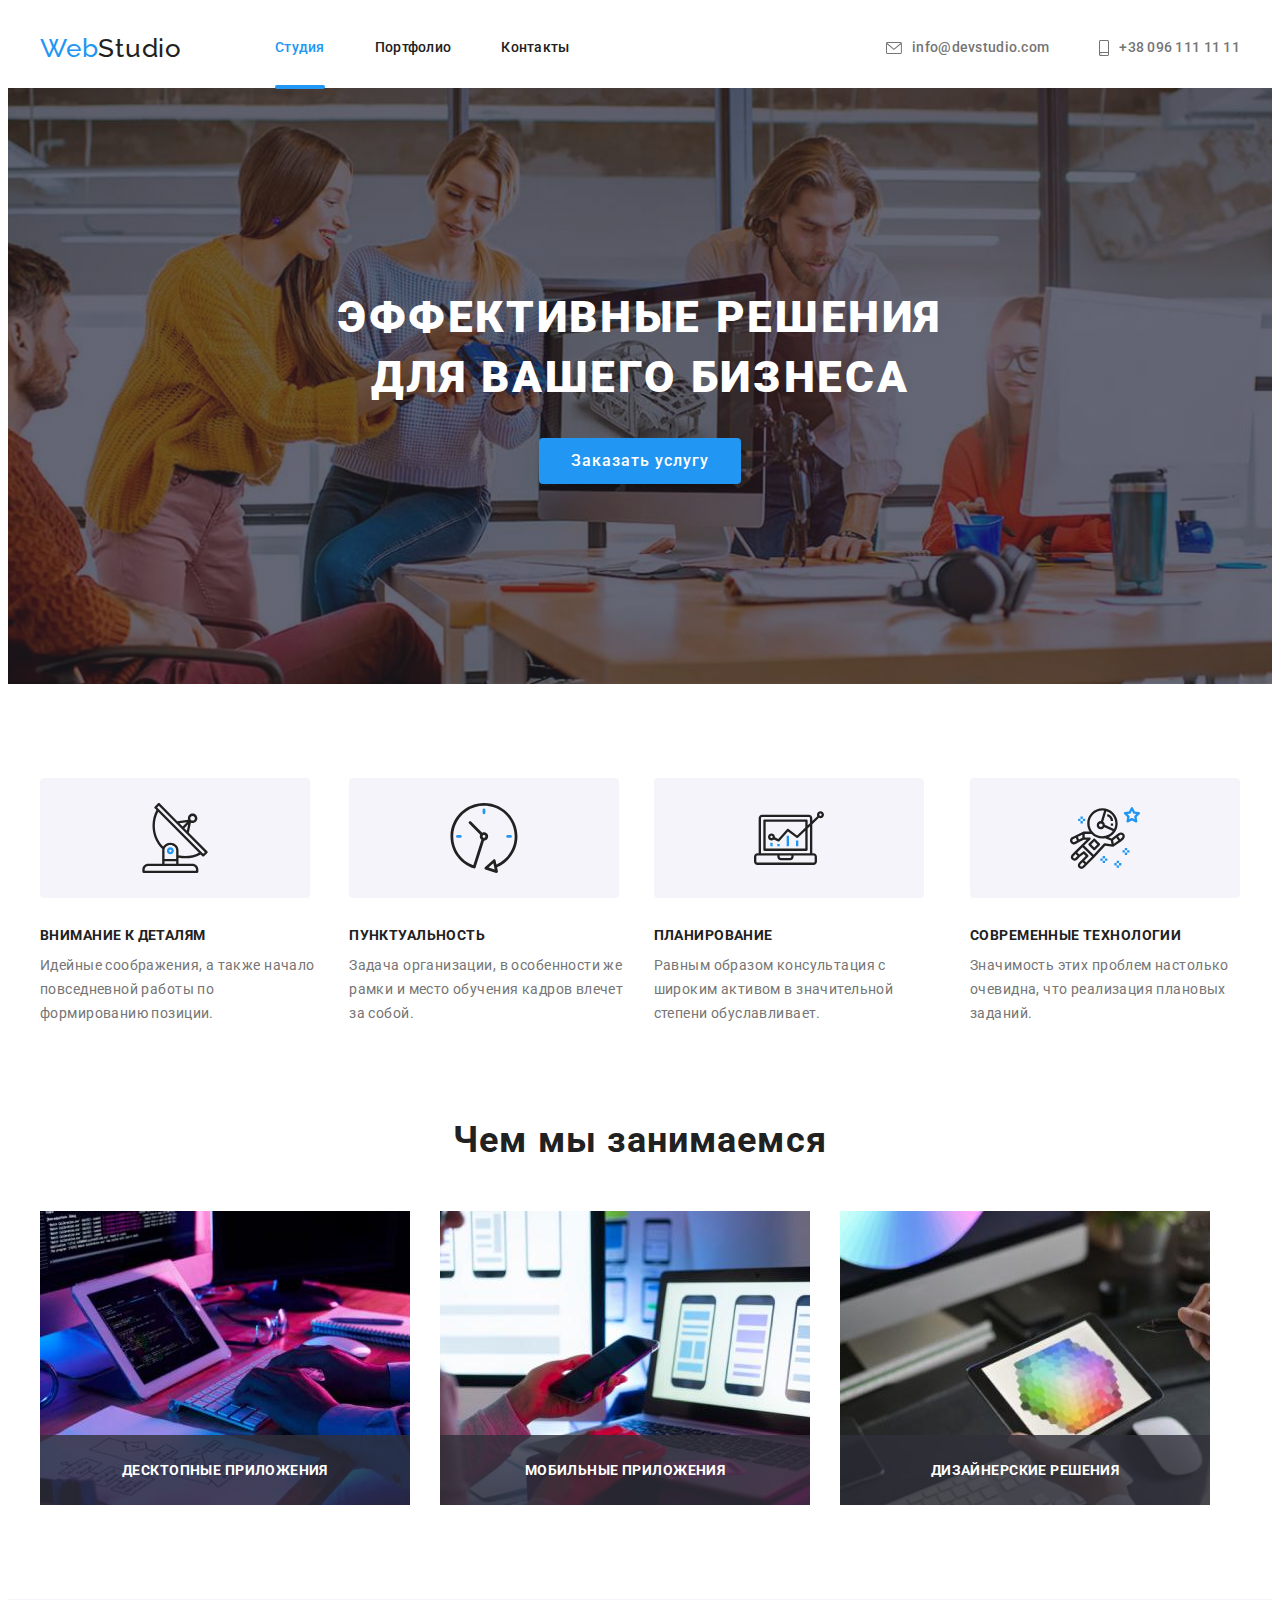
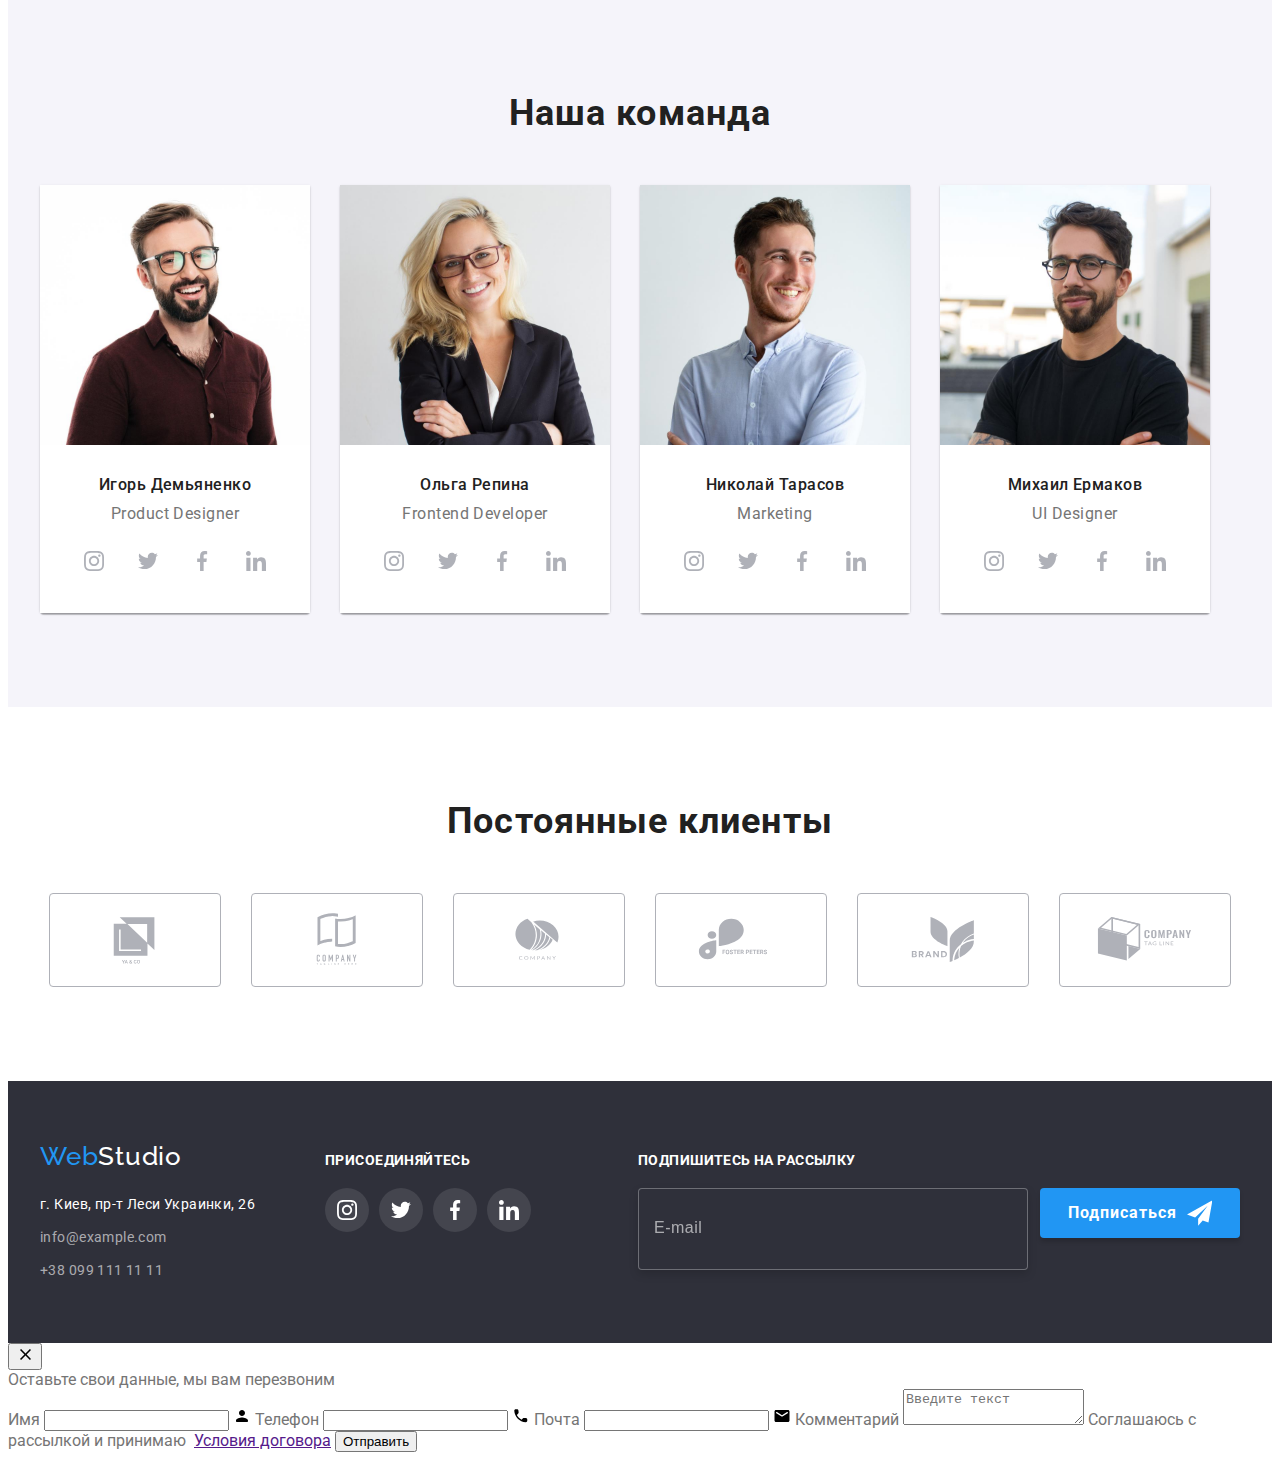
==== commit fc66a570: "add scss" ====
--- a/index.html
+++ b/index.html
@@ -4,19 +4,19 @@
     <meta charset="UTF-8">
     <meta http-equiv="X-UA-Compatible" content="IE=edge">
     <meta name="viewport" content="width=device-width, initial-scale=1.0">
-    <title>goit-markup-portfolio-6</title>
+    <title><goit-markup-portfolio-7></goit-markup-portfolio-7></title>
 <link href="https://fonts.googleapis.com/css2?family=Raleway:wght@700&family=Roboto:wght@400;500;700;900&display=swap"
     rel="stylesheet">
 <link rel="stylesheet" href="https://cdnjs.cloudflare.com/ajax/libs/modern-normalize/1.1.0/modern-normalize.min.css"
     integrity="sha512-wpPYUAdjBVSE4KJnH1VR1HeZfpl1ub8YT/NKx4PuQ5NmX2tKuGu6U/JRp5y+Y8XG2tV+wKQpNHVUX03MfMFn9Q=="
     crossorigin="anonymous" referrerpolicy="no-referrer" />
-<link rel="stylesheet" href="./css/styles.css">
+<link rel="stylesheet" href="./css/main.css">
 </head>
 <body>
     <header class="header">
       <div class="container header-container">
-        <nav class="header-nav">
-        <a href="" class="header-nav__logo link"><span class="logo">Web</span>Studio</a>
+        <nav class="nav">
+        <a href="" class="nav__logo link"><span class="logo">Web</span>Studio</a>
             <ul class="navigation-list">
                 <li class="list navigation-list__item">
                   <a href="" class="navigation-list__link link current">Студия</a>   
@@ -33,16 +33,16 @@
        
         <ul class="contacts">
             <li class="list contacts-list"> 
-                <a href="mailto:info@devstudio.com" class="contacts-link link">
-                    <svg class="contacts-envelope" width="16" height="12">
+                <a href="mailto:info@devstudio.com" class="contacts-list__link link">
+                    <svg class="contacts-list__envelope" width="16" height="12">
                         <use href="./images/icons.svg#icon-envelope"></use>
                     </svg>
                     info@devstudio.com
                 </a>
             </li>
             <li class="list contacts-list"> 
-                 <a href="tel:+380961111111" class="contacts-link link">
-                    <svg class="contacts-envelope" width="10" height="16">
+                 <a href="tel:+380961111111" class="contacts-list__link link">
+                    <svg class="contacts-list__envelope" width="10" height="16">
                         <use href="./images/icons.svg#icon-smartphone"></use>
                     </svg>
                     +38 096 111 11 11</a>
@@ -378,30 +378,30 @@
         присоединяйтесь
     </strong>
     <ul class="footer-social-list">
-        <li class="list social-item">
-            <a href="" class="social-link footer-social-link">
-                <svg class="social-icon footer-social-icon" width="20" height="20">
+        <li class="list social-list__item">
+            <a href="" class="social-list__link footer-social-link">
+                <svg class="social-list__icon footer-social-icon" width="20" height="20">
                     <use href="./images/icons.svg#icon-instagram"></use>
                 </svg>
             </a>
         </li>
-        <li class="list social-item">
-            <a href="" class="social-link footer-social-link">
-                <svg class="social-icon footer-social-icon" width="20" height="20">
+        <li class="list social-list__item">
+            <a href="" class="social-list__link footer-social-link">
+                <svg class="social-list__icon footer-social-icon" width="20" height="20">
                     <use href="./images/icons.svg#icon-twitter"></use>
                 </svg>
             </a>
         </li>
-        <li class="list social-item">
-            <a href="" class="social-link footer-social-link">
-                <svg class="social-icon footer-social-icon" width="20" height="20">
+        <li class="list social-list__item">
+            <a href="" class="social-list__link footer-social-link">
+                <svg class="social-list__icon footer-social-icon" width="20" height="20">
                     <use href="./images/icons.svg#icon-facebook"></use>
                 </svg>
             </a>
         </li>
-        <li class="list social-item">
-            <a href="" class="social-link footer-social-link">
-                <svg class="social-icon footer-social-icon" width="20" height="20">
+        <li class="list social-list__item">
+            <a href="" class="social-list__link footer-social-link">
+                <svg class="social-list__icon footer-social-icon" width="20" height="20">
                     <use href="./images/icons.svg#icon-linkedin"></use>
                 </svg>
             </a>
--- a/css/main.css
+++ b/css/main.css
@@ -0,0 +1,569 @@
+:root {
+  --primary-color-text: #757575;
+  --color-header: #212121;
+  --accent-color: #2196f3;
+  --secondary-color-text: #ffffff;
+  --color-svg-border: #afb1b8;
+}
+
+.visually-hidden {
+  position: absolute;
+  white-space: nowrap;
+  width: 1px;
+  height: 1px;
+  overflow: hidden;
+  border: 0;
+  padding: 0;
+  clip: rect(0 0 0 0);
+  clip-path: inset(50%);
+  margin: -1px;
+}
+
+body {
+  font-family: Roboto, sans-serif;
+  color: var(--primary-color-text);
+  font-style: normal;
+}
+
+ul {
+  margin: 0;
+  padding: 0;
+}
+
+img {
+  display: block;
+  max-width: 100%;
+  height: auto;
+}
+
+button {
+  cursor: pointer;
+}
+
+.link {
+  text-decoration: none;
+}
+
+.list {
+  list-style: none;
+}
+
+p,
+h1,
+h2,
+h3,
+h4,
+h5,
+h6 {
+  margin: 0;
+}
+
+.container {
+  width: 1200px;
+  padding-left: 15px;
+  padding-right: 15px;
+  margin: 0 auto;
+}
+
+.section {
+  padding-top: 94px;
+  padding-bottom: 94px;
+}
+
+.nav__logo {
+  display: inline-block;
+  font-family: Raleway, sans-serif;
+  font-weight: 500;
+  font-size: 26px;
+  line-height: 1.19;
+  letter-spacing: 0.03em;
+  color: var(--color-header);
+  margin-right: 93px;
+  padding-top: 24px;
+  padding-bottom: 24px;
+}
+
+.logo {
+  color: var(--accent-color);
+}
+
+.hero__btn {
+  cursor: pointer;
+  font-family: Roboto, sans-serif;
+  font-weight: 500;
+  font-size: 16px;
+  line-height: 1.63;
+  letter-spacing: 0.06em;
+  color: var(--secondary-color-text);
+  background-color: var(--accent-color);
+  box-shadow: 0px 4px 4px rgba(0, 0, 0, 0.15);
+  border: none;
+  border-radius: 4px;
+  margin-top: 30px;
+  padding: 10px 32px;
+  transition: color 250ms cubic-bezier(0.4, 0, 0.2, 1);
+}
+
+.header-item {
+  font-weight: 700;
+  font-size: 36px;
+  line-height: 1.16;
+  text-align: center;
+  letter-spacing: 0.03em;
+  color: var(--color-header);
+  margin-bottom: 50px;
+}
+
+.social-list {
+  display: flex;
+  justify-content: center;
+}
+
+.social-list__item {
+  width: 44px;
+  height: 44px;
+  margin-right: 10px;
+}
+
+.social-list__item:last-child {
+  margin-right: 0;
+}
+
+.social-list__link {
+  width: 100%;
+  height: 100%;
+  background-color: var(--secondary-color-text);
+  border-radius: 50%;
+  display: flex;
+  align-items: center;
+  justify-content: center;
+  color: var(--color-svg-border);
+  transition: background-color 250ms cubic-bezier(0.4, 0, 0.2, 1), color 250ms cubic-bezier(0.4, 0, 0.2, 1);
+}
+
+.social-list__icon {
+  fill: currentColor;
+}
+
+.social-list__link:hover,
+.social-list__link:focus {
+  background-color: var(--accent-color);
+  color: var(--secondary-color-text);
+}
+
+.footer-form-wrapper {
+  margin-left: auto;
+}
+
+.footer-form {
+  display: flex;
+}
+
+.footer-form-input {
+  width: 358px;
+  height: 50px;
+  border: 1px solid rgba(255, 255, 255, 0.3);
+  filter: drop-shadow(0px 4px 4px rgba(0, 0, 0, 0.15));
+  border-radius: 4px;
+  background-color: #2f303a;
+  padding: 15px 15px 15px 15px;
+  color: var(--secondary-color-text);
+}
+
+.footer-form-input::placeholder {
+  display: block;
+  font-weight: 400;
+  font-size: 16px;
+  line-height: calc(20 / 16);
+  letter-spacing: 0.03em;
+  color: rgba(255, 255, 255, 0.6);
+}
+
+.footer-form-button {
+  width: 200px;
+  height: 50px;
+  padding: 10px 28px;
+  margin-left: 12px;
+  font-family: Roboto;
+  font-weight: 700;
+  font-size: 16px;
+  line-height: calc(30 / 16);
+  display: flex;
+  align-items: center;
+  justify-content: center;
+  letter-spacing: 0.06em;
+  color: var(--secondary-color-text);
+  background: var(--accent-color);
+  box-shadow: 0px 4px 4px rgba(0, 0, 0, 0.15);
+  border-radius: 4px;
+  border: none;
+}
+
+.footer-form-icon {
+  width: 100%;
+  height: 100%;
+  margin-left: 10px;
+}
+
+.navigation-list {
+  display: flex;
+}
+
+.navigation-list > .list {
+  display: inline-block;
+}
+
+.navigation-list__item > .link {
+  padding-top: 32px;
+  padding-bottom: 32px;
+}
+
+.navigation-list__item:not(:last-child) {
+  margin-right: 50px;
+}
+
+.header-container {
+  display: flex;
+  align-items: center;
+}
+
+.nav {
+  display: flex;
+  align-items: center;
+}
+
+.nav-item:not(:last-child) {
+  margin-right: 50px;
+}
+
+.navigation-list__link {
+  display: block;
+  font-family: inherit;
+  font-weight: 500;
+  font-size: 14px;
+  line-height: 1.14;
+  letter-spacing: 0.02em;
+  color: var(--color-header);
+  position: relative;
+  transition: color 250ms cubic-bezier(0.4, 0, 0.2, 1);
+}
+
+.current {
+  color: var(--accent-color);
+}
+
+.navigation-list__link.current::after {
+  content: "";
+  display: block;
+  position: absolute;
+  width: 100%;
+  height: 4px;
+  bottom: -1px;
+  border-radius: 2px;
+  background-color: var(--accent-color);
+}
+
+.navigation-list__link:hover,
+.navigation-list__item:focus {
+  color: var(--accent-color);
+}
+
+.contacts {
+  display: flex;
+  margin-left: auto;
+}
+
+.contacts-list__link {
+  display: flex;
+  font-family: inherit;
+  font-weight: 500;
+  font-size: 14px;
+  line-height: 1.14;
+  letter-spacing: 0.02em;
+  color: var(--primary-color-text);
+  align-items: center;
+  padding-top: 32px;
+  padding-bottom: 32px;
+  transition: color 250ms cubic-bezier(0.4, 0, 0.2, 1);
+}
+
+.contacts-list__link:hover,
+.contacts-list__link:focus {
+  color: var(--accent-color);
+}
+
+.contacts-list:not(:last-child) {
+  margin-right: 50px;
+}
+
+.contacts-list__envelope {
+  margin-right: 10px;
+  fill: currentColor;
+}
+
+.header-border {
+  border-bottom: 1px solid #ececec;
+}
+
+.hero {
+  background-image: linear-gradient(rgba(47, 48, 58, 0.4), rgba(47, 48, 58, 0.4)), url(../images/hero.jpg);
+  background-repeat: no-repeat;
+  background-size: cover;
+  background-position: center;
+  text-align: center;
+  padding-top: 200px;
+  padding-bottom: 200px;
+  max-width: 1600px;
+  margin: 0 auto;
+}
+
+.hero__header {
+  font-weight: 900;
+  font-size: 44px;
+  line-height: 1.36;
+  letter-spacing: 0.06em;
+  text-transform: uppercase;
+  width: 696px;
+  margin: auto;
+  color: var(--secondary-color-text);
+}
+
+.features {
+  display: flex;
+  justify-content: center;
+}
+
+.featers__list:not(:last-child) {
+  margin-right: 30px;
+}
+
+.features__div {
+  width: 270px;
+  height: 120px;
+  margin-bottom: 30px;
+  background: #f5f4fa;
+  border-radius: 4px;
+  display: flex;
+  align-items: center;
+  justify-content: center;
+}
+
+.features__item {
+  font-weight: 700;
+  font-size: 14px;
+  line-height: 1.14;
+  letter-spacing: 0.03em;
+  text-transform: uppercase;
+  color: var(--color-header);
+  margin-bottom: 10px;
+}
+
+.features__discription {
+  font-size: 14px;
+  line-height: 1.71;
+  letter-spacing: 0.03em;
+  color: var(--primary-color-text);
+}
+
+.section-photo {
+  padding-top: 0;
+}
+
+.photo-list {
+  display: flex;
+}
+
+.photo-list__item:not(:last-child) {
+  margin-right: 30px;
+}
+
+.photo-list__wrapper {
+  position: relative;
+}
+
+.photo-list__discription {
+  font-family: inherit;
+  font-weight: 700;
+  font-size: 14px;
+  line-height: calc(16 / 14);
+  text-align: center;
+  letter-spacing: 0.03em;
+  text-transform: uppercase;
+  width: 100%;
+  position: absolute;
+  top: 50%;
+  left: 50%;
+  transform: translate(-50%, -50%);
+  color: var(--secondary-color-text);
+}
+
+.photo-list__label {
+  background: rgba(47, 48, 58, 0.8);
+  width: 370px;
+  height: 70px;
+  position: absolute;
+  bottom: 0%;
+}
+
+.team {
+  display: flex;
+}
+
+.team__card {
+  box-shadow: 0px 1px 3px rgba(0, 0, 0, 0.12), 0px 1px 1px rgba(0, 0, 0, 0.14), 0px 2px 1px rgba(0, 0, 0, 0.2);
+  border-radius: 0px 0px 4px 4px;
+}
+
+.team__card:not(:last-child) {
+  margin-right: 30px;
+}
+
+.team__header {
+  font-weight: 500;
+  font-size: 16px;
+  line-height: 1.19;
+  letter-spacing: 0.03em;
+  color: var(--color-header);
+  margin-bottom: 10px;
+  text-align: center;
+}
+
+.team__item {
+  padding: 30px 32px;
+  background-color: var(--secondary-color-text);
+}
+
+.team-section {
+  background-color: #f5f4fa;
+}
+
+.team__profession {
+  font-size: 16px;
+  line-height: 1.19;
+  letter-spacing: 0.03em;
+  color: var(--primary-color-text);
+  text-align: center;
+  margin-bottom: 16px;
+}
+
+.clients {
+  display: flex;
+  justify-content: center;
+}
+
+.clients__list:not(:last-child) {
+  margin-right: 30px;
+}
+
+.clients__link {
+  width: 170px;
+  height: 92px;
+  display: flex;
+  align-items: center;
+  justify-content: center;
+  border: 1px solid var(--color-svg-border);
+  border-radius: 4px;
+  color: var(--color-svg-border);
+  transition: border 250ms cubic-bezier(0.4, 0, 0.2, 1), color 250ms cubic-bezier(0.4, 0, 0.2, 1);
+}
+
+.clients__logo {
+  fill: currentColor;
+}
+
+.clients__link:hover,
+.clients__link:focus {
+  border: 1px solid #2196f3;
+  color: var(--accent-color);
+}
+
+.footer {
+  background-color: #2f303a;
+  padding-top: 60px;
+  padding-bottom: 60px;
+}
+
+.container-footer {
+  display: flex;
+  align-items: baseline;
+}
+
+.footer-contacts {
+  margin-right: 70px;
+}
+
+.address {
+  font-style: inherit;
+  margin-top: 20px;
+}
+
+.webstudio-white {
+  font-family: Raleway, sans-serif;
+  font-weight: 500;
+  font-size: 26px;
+  line-height: 1.19;
+  letter-spacing: 0.03em;
+  color: var(--secondary-color-text);
+}
+
+.footer-adress {
+  display: inline-block;
+  font-style: inherit;
+  font-size: 14px;
+  line-height: 1.71;
+  letter-spacing: 0.03em;
+  color: var(--secondary-color-text);
+  transition: color 250ms cubic-bezier(0.4, 0, 0.2, 1);
+}
+
+.footer-list {
+  margin-bottom: 9px;
+}
+
+.footer-adress:hover,
+.footer-adress:focus {
+  color: var(--accent-color);
+}
+
+.footer-contacts {
+  font-size: 14px;
+  line-height: 1.71;
+  letter-spacing: 0.03em;
+  color: rgba(255, 255, 255, 0.6);
+  transition: color 250ms cubic-bezier(0.4, 0, 0.2, 1);
+}
+
+.footer-contacts:hover,
+.footer-contacts:focus {
+  color: var(--accent-color);
+}
+
+.footer-header {
+  display: block;
+  font-family: inherit;
+  font-weight: 700;
+  font-size: 14px;
+  line-height: calc(16 / 14);
+  letter-spacing: 0.03em;
+  text-transform: uppercase;
+  color: var(--secondary-color-text);
+  margin-bottom: 20px;
+}
+
+.footer-social-list {
+  display: flex;
+}
+
+.social-item:not(:last-child) {
+  margin-right: 10px;
+}
+
+.footer-social-link {
+  background-color: rgba(255, 255, 255, 0.1);
+  transition: background-color 250ms cubic-bezier(0.4, 0, 0.2, 1);
+}
+
+.footer-social-icon {
+  fill: var(--secondary-color-text);
+}
+/*# sourceMappingURL=main.css.map */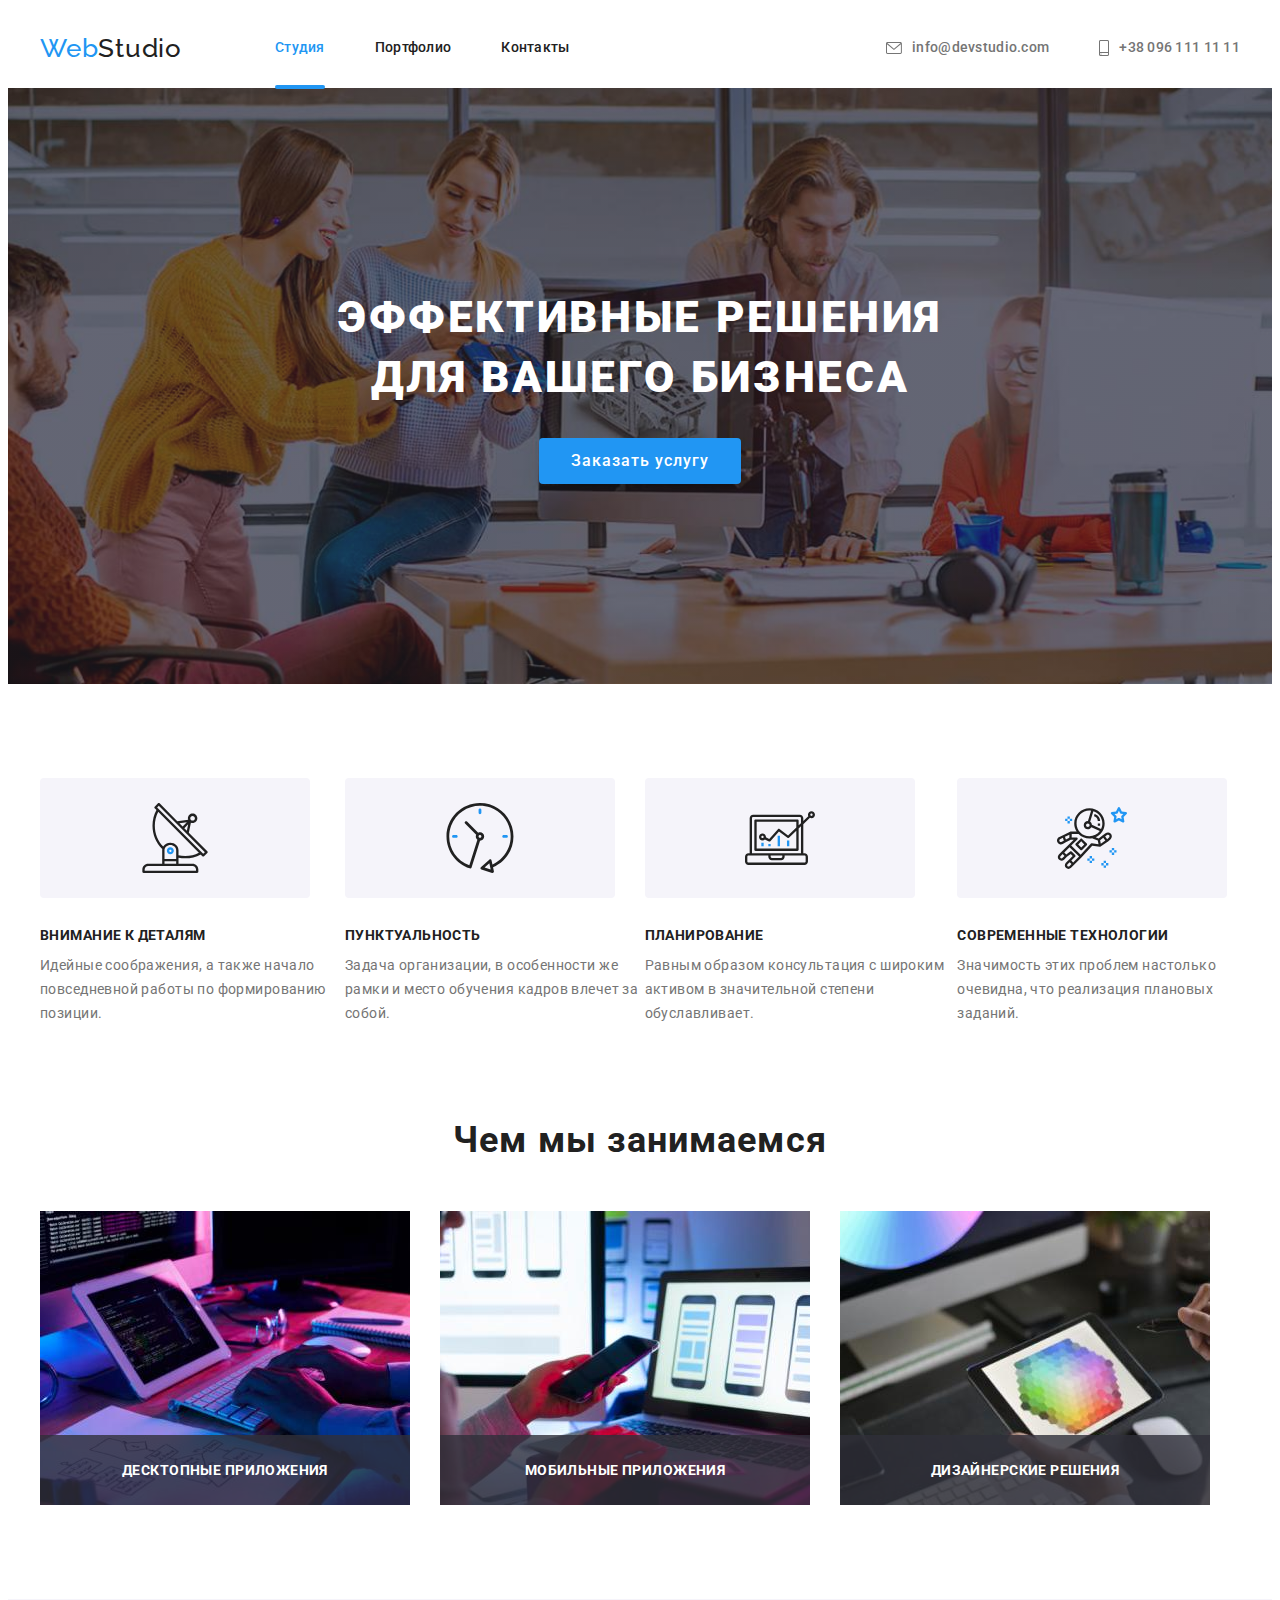
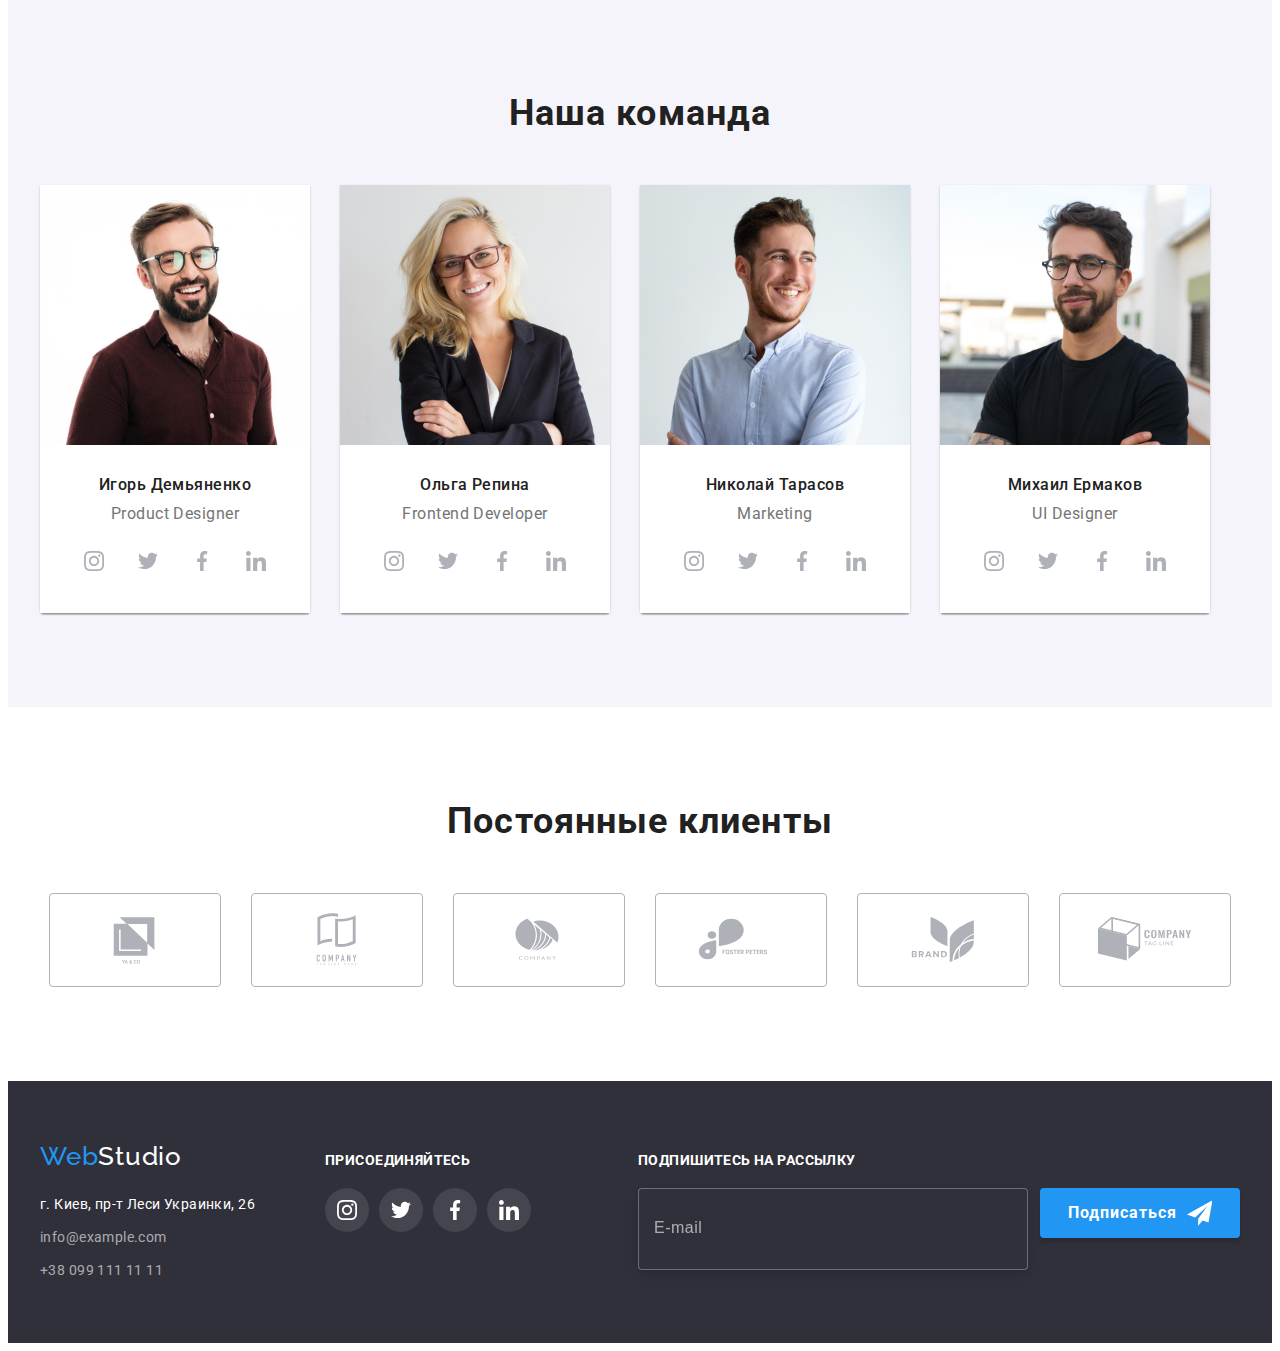
==== commit 79d311b6: "fix scss-3" ====
--- a/index.html
+++ b/index.html
@@ -4,13 +4,13 @@
     <meta charset="UTF-8">
     <meta http-equiv="X-UA-Compatible" content="IE=edge">
     <meta name="viewport" content="width=device-width, initial-scale=1.0">
-    <title><goit-markup-portfolio-7></goit-markup-portfolio-7></title>
+    <title>goit-markup-portfolio-7</title>
 <link href="https://fonts.googleapis.com/css2?family=Raleway:wght@700&family=Roboto:wght@400;500;700;900&display=swap"
     rel="stylesheet">
 <link rel="stylesheet" href="https://cdnjs.cloudflare.com/ajax/libs/modern-normalize/1.1.0/modern-normalize.min.css"
     integrity="sha512-wpPYUAdjBVSE4KJnH1VR1HeZfpl1ub8YT/NKx4PuQ5NmX2tKuGu6U/JRp5y+Y8XG2tV+wKQpNHVUX03MfMFn9Q=="
     crossorigin="anonymous" referrerpolicy="no-referrer" />
-<link rel="stylesheet" href="./css/main.css">
+<link rel="stylesheet" href="./css/main.min.css">
 </head>
 <body>
     <header class="header">
@@ -165,21 +165,21 @@
                         </a>
                     </li>
                     <li class="list social-list__item">
-                        <a href="" class="social-list__link"">
+                        <a href="" class="social-list__link">
                             <svg class="social-list__icon" width="20" height="20">
                                 <use href="./images/icons.svg#icon-twitter"></use>
                             </svg>
                         </a>
                     </li>
                     <li class="list social-list__item">
-                        <a href="" class="social-list__link"">
+                        <a href="" class="social-list__link">
                             <svg class="social-list__icon" width="20" height="20">
                                     <use href="./images/icons.svg#icon-facebook"></use>
                             </svg>
                         </a>
                     </li>
                     <li class="list social-list__item">
-                        <a href="" class="social-list__link"">
+                        <a href="" class="social-list__link">
                             <svg class="social-list__icon" width="20" height="20">
                                     <use href="./images/icons.svg#icon-linkedin"></use>
                             </svg>
@@ -202,21 +202,21 @@
             </a>
         </li>
         <li class="list social-list__item">
-            <a href="" class="social-list__link"">
+            <a href="" class="social-list__link">
                                 <svg class=" social-list__icon" width="20" height="20">
                 <use href="./images/icons.svg#icon-twitter"></use>
                 </svg>
             </a>
         </li>
         <li class="list social-list__item">
-            <a href="" class="social-list__link"">
+            <a href="" class="social-list__link">
                                 <svg class=" social-list__icon" width="20" height="20">
                 <use href="./images/icons.svg#icon-facebook"></use>
                 </svg>
             </a>
         </li>
         <li class="list social-list__item">
-            <a href="" class="social-list__link"">
+            <a href="" class="social-list__link">
                                 <svg class=" social-list__icon" width="20" height="20">
                 <use href="./images/icons.svg#icon-linkedin"></use>
                 </svg>
@@ -239,21 +239,21 @@
         </a>
     </li>
     <li class="list social-list__item">
-        <a href="" class="social-list__link"">
+        <a href="" class="social-list__link">
                             <svg class=" social-list__icon" width="20" height="20">
             <use href="./images/icons.svg#icon-twitter"></use>
             </svg>
         </a>
     </li>
     <li class="list social-list__item">
-        <a href="" class="social-list__link"">
+        <a href="" class="social-list__link">
                             <svg class=" social-list__icon" width="20" height="20">
             <use href="./images/icons.svg#icon-facebook"></use>
             </svg>
         </a>
     </li>
     <li class="list social-list__item">
-        <a href="" class="social-list__link"">
+        <a href="" class="social-list__link">
                             <svg class=" social-list__icon" width="20" height="20">
             <use href="./images/icons.svg#icon-linkedin"></use>
             </svg>
@@ -276,21 +276,21 @@
                 </a>
             </li>
             <li class="list social-list__item">
-                <a href="" class="social-list__link"">
+                <a href="" class="social-list__link">
                                     <svg class=" social-list__icon" width="20" height="20">
                     <use href="./images/icons.svg#icon-twitter"></use>
                     </svg>
                 </a>
             </li>
             <li class="list social-list__item">
-                <a href="" class="social-list__link"">
+                <a href="" class="social-list__link">
                                     <svg class=" social-list__icon" width="20" height="20">
                     <use href="./images/icons.svg#icon-facebook"></use>
                     </svg>
                 </a>
             </li>
             <li class="list social-list__item">
-                <a href="" class="social-list__link"">
+                <a href="" class="social-list__link">
                                     <svg class=" social-list__icon" width="20" height="20">
                     <use href="./images/icons.svg#icon-linkedin"></use>
                     </svg>
--- a/css/main.min.css
+++ b/css/main.min.css
@@ -0,0 +1,2 @@
+:root{--primary-color-text: #757575;--color-header: #212121;--accent-color: #2196f3;--secondary-color-text: #ffffff;--color-svg-border: #afb1b8}.visually-hidden{position:absolute;white-space:nowrap;width:1px;height:1px;overflow:hidden;border:0;padding:0;clip:rect(0 0 0 0);clip-path:inset(50%);margin:-1px}.social-list__link,.footer-form-button,.features__div,.clients__link,.modal-close-btn,.modal-form-checkbox-label{display:flex;align-items:center;justify-content:center}body{font-family:Roboto, sans-serif;color:var(--primary-color-text);font-style:normal}ul{margin:0;padding:0}img{display:block;max-width:100%;height:auto}button{cursor:pointer}.link{text-decoration:none}.list{list-style:none}p,h1,h2,h3,h4,h5,h6{margin:0}.container{width:1200px;padding-left:15px;padding-right:15px;margin:0 auto}.section{padding-top:94px;padding-bottom:94px}.nav__logo{display:inline-block;font-family:Raleway, sans-serif;font-weight:500;font-size:26px;line-height:1.19;letter-spacing:0.03em;color:var(--color-header);margin-right:93px;padding-top:24px;padding-bottom:24px}.logo{color:var(--accent-color)}.hero__btn{cursor:pointer;font-family:Roboto, sans-serif;font-weight:500;font-size:16px;line-height:1.63;letter-spacing:0.06em;color:var(--secondary-color-text);background-color:var(--accent-color);box-shadow:0px 4px 4px rgba(0,0,0,0.15);border:none;border-radius:4px;margin-top:30px;padding:10px 32px;transition:color 250ms cubic-bezier(0.4, 0, 0.2, 1)}.header-item{font-weight:700;font-size:36px;line-height:1.16;text-align:center;letter-spacing:0.03em;color:var(--color-header);margin-bottom:50px}.social-list{display:flex;justify-content:center}.social-list__item{width:44px;height:44px;margin-right:10px}.social-list__item:last-child{margin-right:0}.social-list__link{width:100%;height:100%;background-color:var(--secondary-color-text);border-radius:50%;color:var(--color-svg-border);transition:background-color 250ms cubic-bezier(0.4, 0, 0.2, 1),color 250ms cubic-bezier(0.4, 0, 0.2, 1)}.social-list__link:hover,.social-list__link:focus{background-color:var(--accent-color);color:var(--secondary-color-text)}.social-list__icon{fill:currentColor}.footer-form-wrapper{margin-left:auto}.footer-form{display:flex}.footer-form-button{width:200px;height:50px;padding:10px 28px;margin-left:12px;font-family:Roboto;font-weight:700;font-size:16px;line-height:calc(30 / 16);letter-spacing:0.06em;color:var(--secondary-color-text);background:var(--accent-color);box-shadow:0px 4px 4px rgba(0,0,0,0.15);border-radius:4px;border:none}.footer-form-input{width:358px;height:50px;border:1px solid rgba(255,255,255,0.3);filter:drop-shadow(0px 4px 4px rgba(0,0,0,0.15));border-radius:4px;background-color:#2f303a;padding:15px 15px 15px 15px;color:var(--secondary-color-text)}.footer-form-input::placeholder{display:block;font-weight:400;font-size:16px;line-height:calc(20 / 16);letter-spacing:0.03em;color:rgba(255,255,255,0.6)}.footer-form-icon{width:100%;height:100%;margin-left:10px}.navigation-list{display:flex}.navigation-list__item:not(:last-child){margin-right:50px}.navigation-list>.list{display:inline-block}.navigation-list__item>.link{padding-top:32px;padding-bottom:32px}.header-container{display:flex;align-items:center}.nav{display:flex;align-items:center}.navigation-list__link{display:block;font-family:inherit;font-weight:500;font-size:14px;line-height:1.14;letter-spacing:0.02em;color:var(--color-header);position:relative;transition:color 250ms cubic-bezier(0.4, 0, 0.2, 1)}.navigation-list__link:hover,.navigation-list__link:focus{color:var(--accent-color)}.current{color:var(--accent-color)}.navigation-list__link.current::after{content:"";display:block;position:absolute;width:100%;height:4px;bottom:-1px;border-radius:2px;background-color:var(--accent-color)}.contacts{display:flex;margin-left:auto}.contacts-list__link{display:flex;font-family:inherit;font-weight:500;font-size:14px;line-height:1.14;letter-spacing:0.02em;color:var(--primary-color-text);align-items:center;padding-top:32px;padding-bottom:32px;transition:color 250ms cubic-bezier(0.4, 0, 0.2, 1)}.contacts-list__link:hover,.contacts-list__link:focus{color:var(--accent-color)}.contacts-list:not(:last-child){margin-right:50px}.contacts-list__envelope{margin-right:10px;fill:currentColor}.header-border{border-bottom:1px solid #ececec}.hero{background-image:linear-gradient(rgba(47,48,58,0.4), rgba(47,48,58,0.4)),url(../images/hero.jpg);background-repeat:no-repeat;background-size:cover;background-position:center;text-align:center;padding-top:200px;padding-bottom:200px;max-width:1600px;margin:0 auto}.hero__header{font-weight:900;font-size:44px;line-height:1.36;letter-spacing:0.06em;text-transform:uppercase;width:696px;margin:auto;color:var(--secondary-color-text)}.features{display:flex;justify-content:center}.features__list:not(:last-child){margin-right:30px}.features__div{width:270px;height:120px;margin-bottom:30px;background:#f5f4fa;border-radius:4px}.features__item{font-weight:700;font-size:14px;line-height:1.14;letter-spacing:0.03em;text-transform:uppercase;color:var(--color-header);margin-bottom:10px}.features__discription{font-size:14px;line-height:1.71;letter-spacing:0.03em;color:var(--primary-color-text)}.section-photo{padding-top:0}.photo-list{display:flex}.photo-list__item:not(:last-child){margin-right:30px}.photo-list__wrapper{position:relative}.photo-list__discription{font-family:inherit;font-weight:700;font-size:14px;line-height:calc(16 / 14);text-align:center;letter-spacing:0.03em;text-transform:uppercase;width:100%;position:absolute;top:50%;left:50%;transform:translate(-50%, -50%);color:var(--secondary-color-text)}.photo-list__label{background:rgba(47,48,58,0.8);width:370px;height:70px;position:absolute;bottom:0%}.team{display:flex}.team__card{box-shadow:0px 1px 3px rgba(0,0,0,0.12),0px 1px 1px rgba(0,0,0,0.14),0px 2px 1px rgba(0,0,0,0.2);border-radius:0px 0px 4px 4px}.team__card:not(:last-child){margin-right:30px}.team__header{font-weight:500;font-size:16px;line-height:1.19;letter-spacing:0.03em;color:var(--color-header);margin-bottom:10px;text-align:center}.team__item{padding:30px 32px;background-color:var(--secondary-color-text)}.team-section{background-color:#f5f4fa}.team__profession{font-size:16px;line-height:1.19;letter-spacing:0.03em;color:var(--primary-color-text);text-align:center;margin-bottom:16px}.clients{display:flex;justify-content:center}.clients__list:not(:last-child){margin-right:30px}.clients__link{width:170px;height:92px;border:1px solid var(--color-svg-border);border-radius:4px;color:var(--color-svg-border);transition:border 250ms cubic-bezier(0.4, 0, 0.2, 1),color 250ms cubic-bezier(0.4, 0, 0.2, 1)}.clients__link:hover,.clients__link:focus{border:1px solid #2196f3;color:var(--accent-color)}.clients__logo{fill:currentColor}.footer{background-color:#2f303a;padding-top:60px;padding-bottom:60px}.container-footer{display:flex;align-items:baseline}.footer-contacts{margin-right:70px}.address{font-style:inherit;margin-top:20px}.webstudio-white{font-family:Raleway, sans-serif;font-weight:500;font-size:26px;line-height:1.19;letter-spacing:0.03em;color:var(--secondary-color-text)}.footer-adress{display:inline-block;font-style:inherit;font-size:14px;line-height:1.71;letter-spacing:0.03em;color:var(--secondary-color-text);transition:color 250ms cubic-bezier(0.4, 0, 0.2, 1)}.footer-adress:hover,.footer-adress:focus{color:var(--accent-color)}.footer-list{margin-bottom:9px}.footer-contacts{font-size:14px;line-height:1.71;letter-spacing:0.03em;color:rgba(255,255,255,0.6);transition:color 250ms cubic-bezier(0.4, 0, 0.2, 1)}.footer-contacts:hover,.footer-contacts:focus{color:var(--accent-color)}.footer-header{display:block;font-family:inherit;font-weight:700;font-size:14px;line-height:calc(16 / 14);letter-spacing:0.03em;text-transform:uppercase;color:var(--secondary-color-text);margin-bottom:20px}.footer-social-list{display:flex}.social-list__item:not(:last-child){margin-right:10px}.footer-social-link{background-color:rgba(255,255,255,0.1);transition:background-color 250ms cubic-bezier(0.4, 0, 0.2, 1)}.footer-social-icon{fill:var(--secondary-color-text)}.button-list{display:flex;justify-content:center;margin-bottom:56px}.button-list>.list:not(:last-child){margin-right:8px}.button-list__item{padding:6px 22px;cursor:pointer;font-family:Roboto, sans-serif;font-weight:500;font-size:16px;line-height:1.63;letter-spacing:0.03em;color:var(--color-header);border:none;border-radius:4px;transition:color 250ms cubic-bezier(0.4, 0, 0.2, 1),background-color 250ms cubic-bezier(0.4, 0, 0.2, 1),box-shadow 250ms cubic-bezier(0.4, 0, 0.2, 1)}.button-list__item:hover,.button-list__item:focus{background-color:var(--accent-color);color:var(--secondary-color-text);box-shadow:0px 3px 1px rgba(0,0,0,0.1),0px 1px 2px rgba(0,0,0,0.08),0px 2px 2px rgba(0,0,0,0.12)}.button-list__item--active{background-color:var(--accent-color);color:var(--secondary-color-text)}.card-list{display:flex;flex-wrap:wrap;margin-left:-30px;margin-top:-30px}.card-list>.list{flex-basis:calc(100% / 3 - 30px);margin-left:30px;margin-top:30px}.card-item{padding:20px 24px 20px 24px;border:1px solid #eeeeee;border-top:0}.projects-item{font-weight:700;font-size:18px;line-height:2;letter-spacing:0.06em;color:var(--color-header);margin-bottom:4px}.projects-discription{font-size:16px;line-height:1.87;letter-spacing:0.03em;color:var(--primary-color-text)}.portfolio-link{display:block;transition:box-shadow 250ms cubic-bezier(0.4, 0, 0.2, 1)}.portfolio-link:hover,.portfolio-link:focus{box-shadow:0px 1px 1px rgba(0,0,0,0.12),0px 4px 4px rgba(0,0,0,0.06),1px 4px 6px rgba(0,0,0,0.16)}.portfolio-thumb{position:relative;overflow:hidden}.portfolio-discr{width:322px;font-family:inherit;font-weight:400;font-size:18px;line-height:1.56;letter-spacing:0.03em;color:var(--secondary-color-text);text-shadow:0px 4px 4px rgba(0,0,0,0.25)}.portfolio-text{width:100%;height:100%;position:absolute;background-color:rgba(33,150,243,0.9);transform:translateY(100%);padding:63px 24px;opacity:0;transition:transform 250ms cubic-bezier(0.4, 0, 0.2, 1),opacity 250ms cubic-bezier(0.4, 0, 0.2, 1)}.portfolio-link:hover .portfolio-text,.portfolio-link:focus .portfolio-text{transform:translateY(0);opacity:1}.backdrop{width:100vw;height:100vh;background:rgba(0,0,0,0.2);position:fixed;top:0;transition:opacity 250ms cubic-bezier(0.4, 0, 0.2, 1),visibility 250ms cubic-bezier(0.4, 0, 0.2, 1)}.backdrop.is-hidden{visibility:hidden;opacity:0;pointer-events:none}.backdrop.is-hidden .modal{transform:translate(-50%, -50%) scale(1.2);transition:transform 250ms cubic-bezier(0.4, 0, 0.2, 1)}.modal-close-btn{background-color:var(--secondary-color-text);border:1px solid rgba(0,0,0,0.1);width:30px;height:30px;border-radius:50%;position:absolute;top:8px;right:8px;transition:color 250ms cubic-bezier(0.4, 0, 0.2, 1)}.modal-close-btn:hover,.modal-close-btn:focus{color:var(--accent-color)}.modal-icon-close{fill:currentColor;color:currentColor}.modal{position:absolute;width:530px;background-color:var(--secondary-color-text);border-radius:4px;padding:40px;top:50%;left:50%;transform:translate(-50%, -50%) scale(1);transition:transform 250ms cubic-bezier(0.4, 0, 0.2, 1)}.modal-form{display:flex;flex-direction:column}.modal-form-head{font-family:inherit;font-weight:700;font-size:20px;line-height:calc(23 / 20);text-align:center;letter-spacing:0.03em;color:#212121;margin-bottom:12px}.modal-form-field{font-family:inherit;font-weight:400;font-size:12px;line-height:calc(14 / 12);letter-spacing:0.01em;margin-bottom:10px;color:var(--primary-color-text)}.modal-form-input{width:100%;height:40px;background:var(--secondary-color-text);border:1px solid rgba(33,33,33,0.2);border-radius:4px;padding-left:42px;transition:border-color 250ms cubic-bezier(0.4, 0, 0.2, 1)}.modal-form-input:focus{outline:none;border:1px solid var(--accent-color)}.modal-form-wrapper{display:block;position:relative;margin-top:4px}.modal-form-icon{position:absolute;top:50%;left:12px;transform:translateY(-50%);transition:fill 250ms cubic-bezier(0.4, 0, 0.2, 1)}.modal-form-input:focus+.modal-form-icon{fill:var(--accent-color)}.modal-form-massage{width:100%;height:120px;border:1px solid rgba(33,33,33,0.2);border-radius:4px;resize:none;margin-top:4px;padding:12px 16px;transition:border-color 250ms cubic-bezier(0.4, 0, 0.2, 1)}.modal-form-massage:focus{outline:none;border:1px solid var(--accent-color)}.modal-form-massage::placeholder{font-weight:400;font-size:14px;line-height:calc(16 / 14);letter-spacing:0.01em;margin-bottom:20px;color:rgba(117,117,117,0.5)}.modal-form-button{align-self:center;width:200px;height:50px;padding:10px 55px;margin-top:auto;cursor:pointer;font-family:inherit;font-weight:500;font-size:16px;line-height:1.63;letter-spacing:0.06em;color:var(--secondary-color-text);background-color:var(--accent-color);border:none;border-radius:4px;transition:box-shadow 250ms cubic-bezier(0.4, 0, 0.2, 1)}.modal-form-button:hover,.modal-form-button:focus{box-shadow:0px 4px 4px rgba(0,0,0,0.35)}.modal-form-checkbox{display:block;margin-right:8px}.modal-form-checkbox-label{font-weight:400;font-size:14px;line-height:calc(24 / 14);letter-spacing:0.03em;color:var(--primary-color-text);margin-bottom:30px}.modal-form-checkbox-label::before{display:block;content:"";width:16px;height:15px;border:2px solid #212121;border-radius:2px;margin-right:8px;cursor:pointer;transition:border-color 250ms cubic-bezier(0.4, 0, 0.2, 1)}.modal-form-checkbox-label:hover::before,.modal-form-checkbox-label:focus::before{border-color:var(--accent-color)}.modal-form-checkbox:checked+.modal-form-checkbox-label::before{background-image:url(../images/vector.svg);background-color:var(--accent-color);background-repeat:no-repeat;background-position:center;border:none}.modal-link{color:var(--accent-color)}
+/*# sourceMappingURL=main.min.css.map */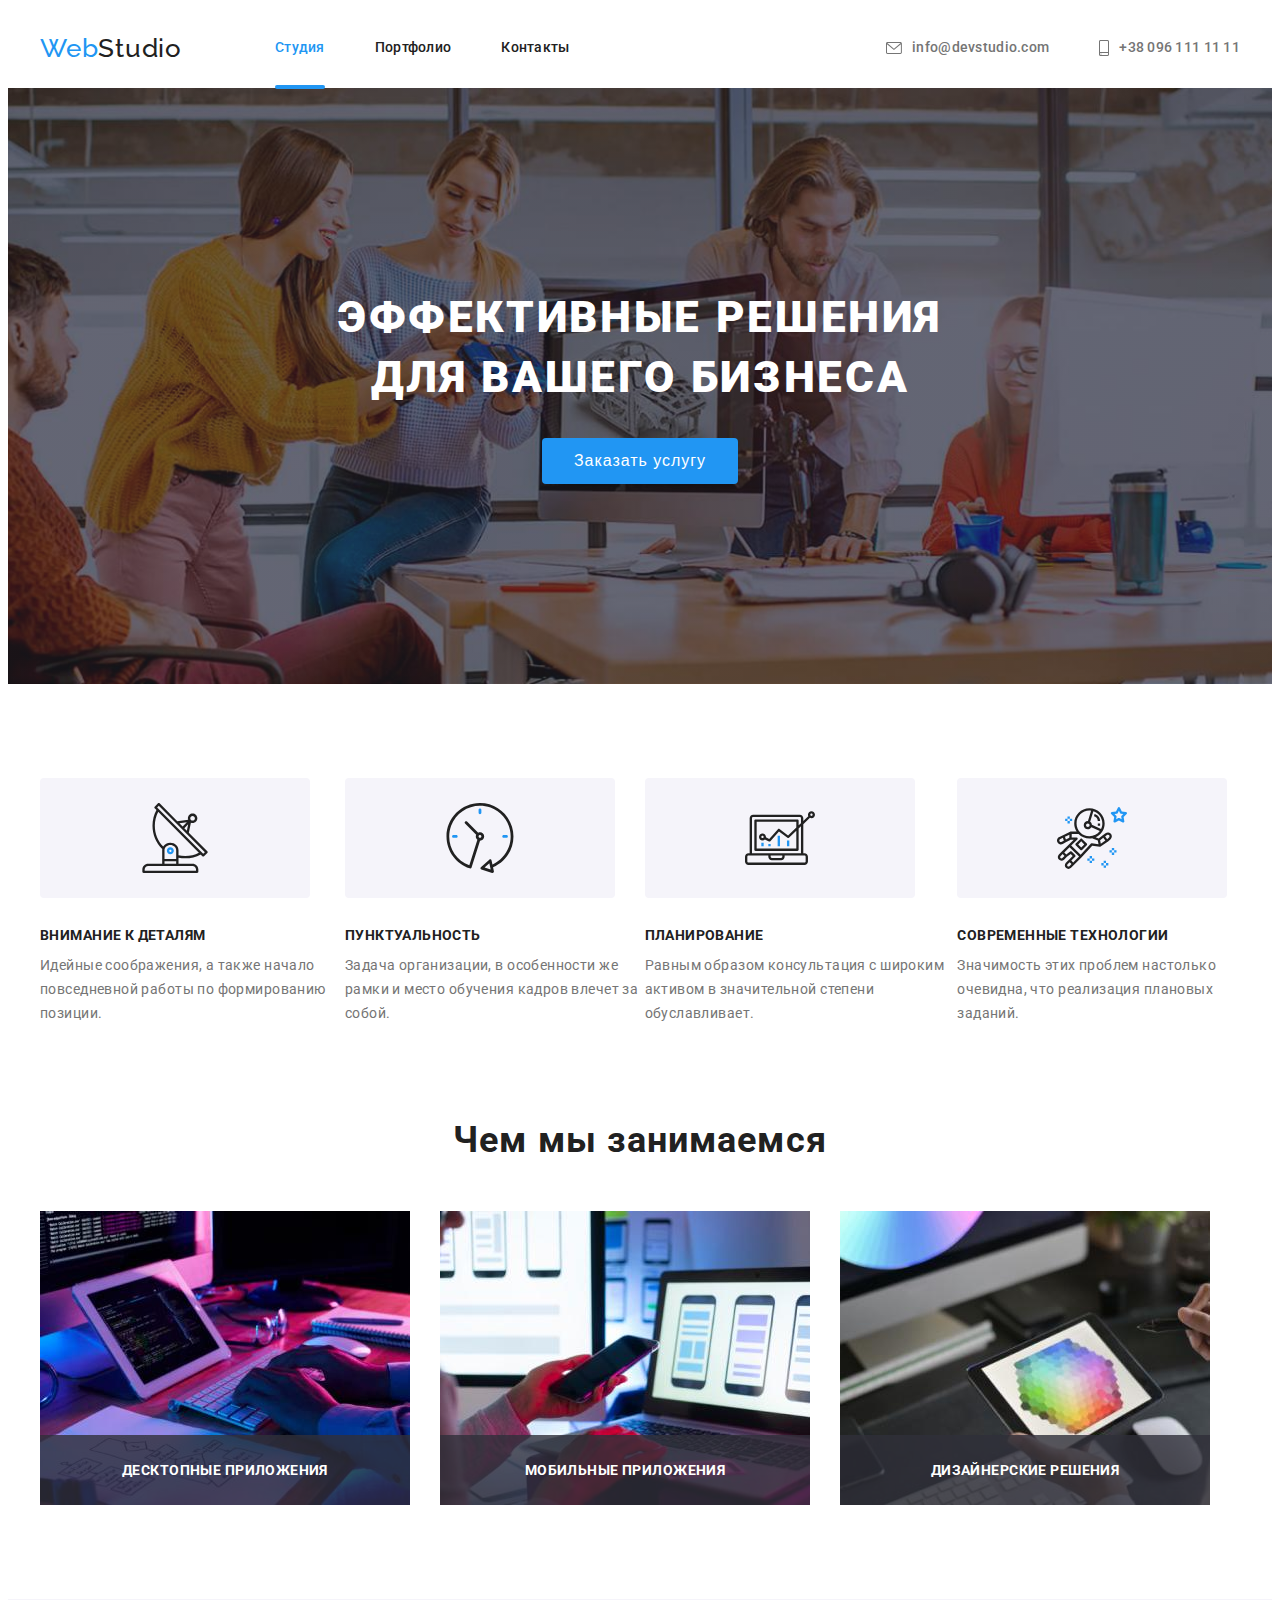
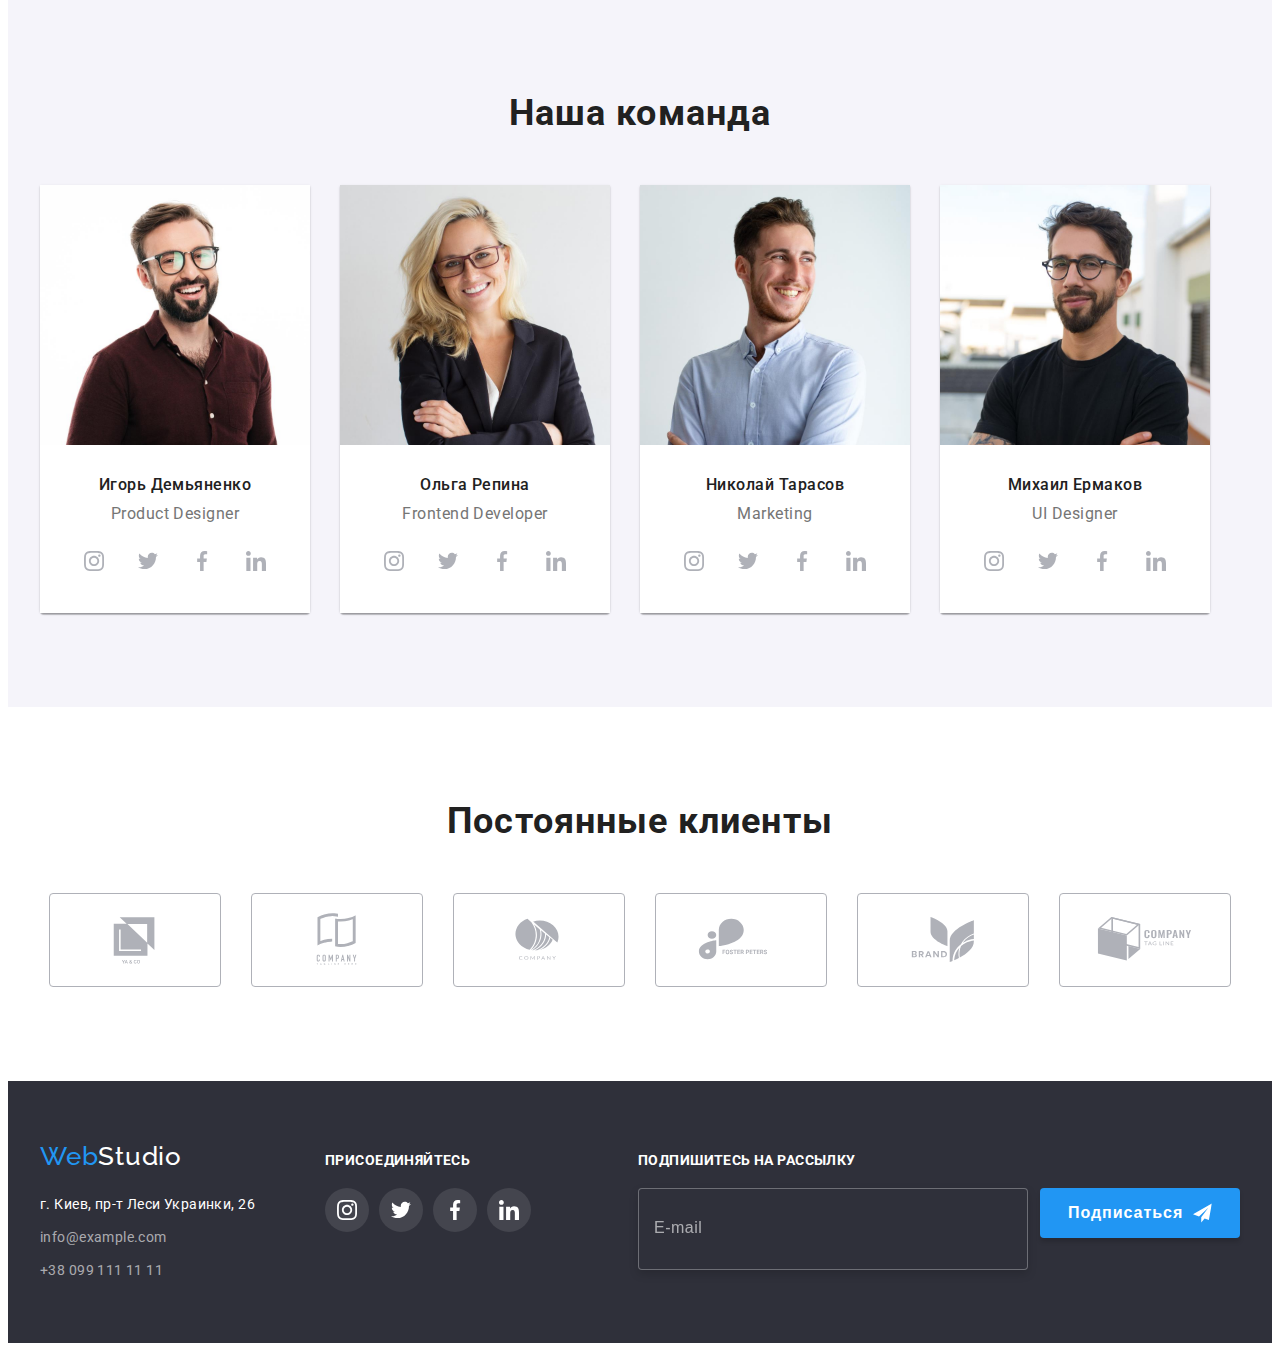
==== commit d00b5f83: "fix scss & bam" ====
--- a/index.html
+++ b/index.html
@@ -17,7 +17,7 @@
       <div class="container header-container">
         <nav class="nav">
         <a href="" class="nav__logo link"><span class="logo">Web</span>Studio</a>
-            <ul class="navigation-list">
+            <ul class="navigation-list navigation-list--margin">
                 <li class="list navigation-list__item">
                   <a href="" class="navigation-list__link link current">Студия</a>   
                 </li>
@@ -31,22 +31,22 @@
             
         </nav>
        
-        <ul class="contacts">
-            <li class="list contacts-list"> 
-                <a href="mailto:info@devstudio.com" class="contacts-list__link link">
-                    <svg class="contacts-list__envelope" width="16" height="12">
+        <ul class="contacts contacts--margin-left">
+            <li class="list contacts__list">
+                <a href="mailto:info@devstudio.com" class="contacts__link link">
+                    <svg class="contacts__envelope" width="16" height="12">
                         <use href="./images/icons.svg#icon-envelope"></use>
                     </svg>
                     info@devstudio.com
                 </a>
             </li>
-            <li class="list contacts-list"> 
-                 <a href="tel:+380961111111" class="contacts-list__link link">
-                    <svg class="contacts-list__envelope" width="10" height="16">
+            <li class="list contacts__list">
+                <a href="tel:+380961111111" class="contacts__link link">
+                    <svg class="contacts__envelope" width="10" height="16">
                         <use href="./images/icons.svg#icon-smartphone"></use>
                     </svg>
                     +38 096 111 11 11</a>
-            </li>           
+            </li>
         </ul>
     </div>
     </header>
--- a/css/main.min.css
+++ b/css/main.min.css
@@ -1,2 +1,2 @@
-:root{--primary-color-text: #757575;--color-header: #212121;--accent-color: #2196f3;--secondary-color-text: #ffffff;--color-svg-border: #afb1b8}.visually-hidden{position:absolute;white-space:nowrap;width:1px;height:1px;overflow:hidden;border:0;padding:0;clip:rect(0 0 0 0);clip-path:inset(50%);margin:-1px}.social-list__link,.footer-form-button,.features__div,.clients__link,.modal-close-btn,.modal-form-checkbox-label{display:flex;align-items:center;justify-content:center}body{font-family:Roboto, sans-serif;color:var(--primary-color-text);font-style:normal}ul{margin:0;padding:0}img{display:block;max-width:100%;height:auto}button{cursor:pointer}.link{text-decoration:none}.list{list-style:none}p,h1,h2,h3,h4,h5,h6{margin:0}.container{width:1200px;padding-left:15px;padding-right:15px;margin:0 auto}.section{padding-top:94px;padding-bottom:94px}.nav__logo{display:inline-block;font-family:Raleway, sans-serif;font-weight:500;font-size:26px;line-height:1.19;letter-spacing:0.03em;color:var(--color-header);margin-right:93px;padding-top:24px;padding-bottom:24px}.logo{color:var(--accent-color)}.hero__btn{cursor:pointer;font-family:Roboto, sans-serif;font-weight:500;font-size:16px;line-height:1.63;letter-spacing:0.06em;color:var(--secondary-color-text);background-color:var(--accent-color);box-shadow:0px 4px 4px rgba(0,0,0,0.15);border:none;border-radius:4px;margin-top:30px;padding:10px 32px;transition:color 250ms cubic-bezier(0.4, 0, 0.2, 1)}.header-item{font-weight:700;font-size:36px;line-height:1.16;text-align:center;letter-spacing:0.03em;color:var(--color-header);margin-bottom:50px}.social-list{display:flex;justify-content:center}.social-list__item{width:44px;height:44px;margin-right:10px}.social-list__item:last-child{margin-right:0}.social-list__link{width:100%;height:100%;background-color:var(--secondary-color-text);border-radius:50%;color:var(--color-svg-border);transition:background-color 250ms cubic-bezier(0.4, 0, 0.2, 1),color 250ms cubic-bezier(0.4, 0, 0.2, 1)}.social-list__link:hover,.social-list__link:focus{background-color:var(--accent-color);color:var(--secondary-color-text)}.social-list__icon{fill:currentColor}.footer-form-wrapper{margin-left:auto}.footer-form{display:flex}.footer-form-button{width:200px;height:50px;padding:10px 28px;margin-left:12px;font-family:Roboto;font-weight:700;font-size:16px;line-height:calc(30 / 16);letter-spacing:0.06em;color:var(--secondary-color-text);background:var(--accent-color);box-shadow:0px 4px 4px rgba(0,0,0,0.15);border-radius:4px;border:none}.footer-form-input{width:358px;height:50px;border:1px solid rgba(255,255,255,0.3);filter:drop-shadow(0px 4px 4px rgba(0,0,0,0.15));border-radius:4px;background-color:#2f303a;padding:15px 15px 15px 15px;color:var(--secondary-color-text)}.footer-form-input::placeholder{display:block;font-weight:400;font-size:16px;line-height:calc(20 / 16);letter-spacing:0.03em;color:rgba(255,255,255,0.6)}.footer-form-icon{width:100%;height:100%;margin-left:10px}.navigation-list{display:flex}.navigation-list__item:not(:last-child){margin-right:50px}.navigation-list>.list{display:inline-block}.navigation-list__item>.link{padding-top:32px;padding-bottom:32px}.header-container{display:flex;align-items:center}.nav{display:flex;align-items:center}.navigation-list__link{display:block;font-family:inherit;font-weight:500;font-size:14px;line-height:1.14;letter-spacing:0.02em;color:var(--color-header);position:relative;transition:color 250ms cubic-bezier(0.4, 0, 0.2, 1)}.navigation-list__link:hover,.navigation-list__link:focus{color:var(--accent-color)}.current{color:var(--accent-color)}.navigation-list__link.current::after{content:"";display:block;position:absolute;width:100%;height:4px;bottom:-1px;border-radius:2px;background-color:var(--accent-color)}.contacts{display:flex;margin-left:auto}.contacts-list__link{display:flex;font-family:inherit;font-weight:500;font-size:14px;line-height:1.14;letter-spacing:0.02em;color:var(--primary-color-text);align-items:center;padding-top:32px;padding-bottom:32px;transition:color 250ms cubic-bezier(0.4, 0, 0.2, 1)}.contacts-list__link:hover,.contacts-list__link:focus{color:var(--accent-color)}.contacts-list:not(:last-child){margin-right:50px}.contacts-list__envelope{margin-right:10px;fill:currentColor}.header-border{border-bottom:1px solid #ececec}.hero{background-image:linear-gradient(rgba(47,48,58,0.4), rgba(47,48,58,0.4)),url(../images/hero.jpg);background-repeat:no-repeat;background-size:cover;background-position:center;text-align:center;padding-top:200px;padding-bottom:200px;max-width:1600px;margin:0 auto}.hero__header{font-weight:900;font-size:44px;line-height:1.36;letter-spacing:0.06em;text-transform:uppercase;width:696px;margin:auto;color:var(--secondary-color-text)}.features{display:flex;justify-content:center}.features__list:not(:last-child){margin-right:30px}.features__div{width:270px;height:120px;margin-bottom:30px;background:#f5f4fa;border-radius:4px}.features__item{font-weight:700;font-size:14px;line-height:1.14;letter-spacing:0.03em;text-transform:uppercase;color:var(--color-header);margin-bottom:10px}.features__discription{font-size:14px;line-height:1.71;letter-spacing:0.03em;color:var(--primary-color-text)}.section-photo{padding-top:0}.photo-list{display:flex}.photo-list__item:not(:last-child){margin-right:30px}.photo-list__wrapper{position:relative}.photo-list__discription{font-family:inherit;font-weight:700;font-size:14px;line-height:calc(16 / 14);text-align:center;letter-spacing:0.03em;text-transform:uppercase;width:100%;position:absolute;top:50%;left:50%;transform:translate(-50%, -50%);color:var(--secondary-color-text)}.photo-list__label{background:rgba(47,48,58,0.8);width:370px;height:70px;position:absolute;bottom:0%}.team{display:flex}.team__card{box-shadow:0px 1px 3px rgba(0,0,0,0.12),0px 1px 1px rgba(0,0,0,0.14),0px 2px 1px rgba(0,0,0,0.2);border-radius:0px 0px 4px 4px}.team__card:not(:last-child){margin-right:30px}.team__header{font-weight:500;font-size:16px;line-height:1.19;letter-spacing:0.03em;color:var(--color-header);margin-bottom:10px;text-align:center}.team__item{padding:30px 32px;background-color:var(--secondary-color-text)}.team-section{background-color:#f5f4fa}.team__profession{font-size:16px;line-height:1.19;letter-spacing:0.03em;color:var(--primary-color-text);text-align:center;margin-bottom:16px}.clients{display:flex;justify-content:center}.clients__list:not(:last-child){margin-right:30px}.clients__link{width:170px;height:92px;border:1px solid var(--color-svg-border);border-radius:4px;color:var(--color-svg-border);transition:border 250ms cubic-bezier(0.4, 0, 0.2, 1),color 250ms cubic-bezier(0.4, 0, 0.2, 1)}.clients__link:hover,.clients__link:focus{border:1px solid #2196f3;color:var(--accent-color)}.clients__logo{fill:currentColor}.footer{background-color:#2f303a;padding-top:60px;padding-bottom:60px}.container-footer{display:flex;align-items:baseline}.footer-contacts{margin-right:70px}.address{font-style:inherit;margin-top:20px}.webstudio-white{font-family:Raleway, sans-serif;font-weight:500;font-size:26px;line-height:1.19;letter-spacing:0.03em;color:var(--secondary-color-text)}.footer-adress{display:inline-block;font-style:inherit;font-size:14px;line-height:1.71;letter-spacing:0.03em;color:var(--secondary-color-text);transition:color 250ms cubic-bezier(0.4, 0, 0.2, 1)}.footer-adress:hover,.footer-adress:focus{color:var(--accent-color)}.footer-list{margin-bottom:9px}.footer-contacts{font-size:14px;line-height:1.71;letter-spacing:0.03em;color:rgba(255,255,255,0.6);transition:color 250ms cubic-bezier(0.4, 0, 0.2, 1)}.footer-contacts:hover,.footer-contacts:focus{color:var(--accent-color)}.footer-header{display:block;font-family:inherit;font-weight:700;font-size:14px;line-height:calc(16 / 14);letter-spacing:0.03em;text-transform:uppercase;color:var(--secondary-color-text);margin-bottom:20px}.footer-social-list{display:flex}.social-list__item:not(:last-child){margin-right:10px}.footer-social-link{background-color:rgba(255,255,255,0.1);transition:background-color 250ms cubic-bezier(0.4, 0, 0.2, 1)}.footer-social-icon{fill:var(--secondary-color-text)}.button-list{display:flex;justify-content:center;margin-bottom:56px}.button-list>.list:not(:last-child){margin-right:8px}.button-list__item{padding:6px 22px;cursor:pointer;font-family:Roboto, sans-serif;font-weight:500;font-size:16px;line-height:1.63;letter-spacing:0.03em;color:var(--color-header);border:none;border-radius:4px;transition:color 250ms cubic-bezier(0.4, 0, 0.2, 1),background-color 250ms cubic-bezier(0.4, 0, 0.2, 1),box-shadow 250ms cubic-bezier(0.4, 0, 0.2, 1)}.button-list__item:hover,.button-list__item:focus{background-color:var(--accent-color);color:var(--secondary-color-text);box-shadow:0px 3px 1px rgba(0,0,0,0.1),0px 1px 2px rgba(0,0,0,0.08),0px 2px 2px rgba(0,0,0,0.12)}.button-list__item--active{background-color:var(--accent-color);color:var(--secondary-color-text)}.card-list{display:flex;flex-wrap:wrap;margin-left:-30px;margin-top:-30px}.card-list>.list{flex-basis:calc(100% / 3 - 30px);margin-left:30px;margin-top:30px}.card-item{padding:20px 24px 20px 24px;border:1px solid #eeeeee;border-top:0}.projects-item{font-weight:700;font-size:18px;line-height:2;letter-spacing:0.06em;color:var(--color-header);margin-bottom:4px}.projects-discription{font-size:16px;line-height:1.87;letter-spacing:0.03em;color:var(--primary-color-text)}.portfolio-link{display:block;transition:box-shadow 250ms cubic-bezier(0.4, 0, 0.2, 1)}.portfolio-link:hover,.portfolio-link:focus{box-shadow:0px 1px 1px rgba(0,0,0,0.12),0px 4px 4px rgba(0,0,0,0.06),1px 4px 6px rgba(0,0,0,0.16)}.portfolio-thumb{position:relative;overflow:hidden}.portfolio-discr{width:322px;font-family:inherit;font-weight:400;font-size:18px;line-height:1.56;letter-spacing:0.03em;color:var(--secondary-color-text);text-shadow:0px 4px 4px rgba(0,0,0,0.25)}.portfolio-text{width:100%;height:100%;position:absolute;background-color:rgba(33,150,243,0.9);transform:translateY(100%);padding:63px 24px;opacity:0;transition:transform 250ms cubic-bezier(0.4, 0, 0.2, 1),opacity 250ms cubic-bezier(0.4, 0, 0.2, 1)}.portfolio-link:hover .portfolio-text,.portfolio-link:focus .portfolio-text{transform:translateY(0);opacity:1}.backdrop{width:100vw;height:100vh;background:rgba(0,0,0,0.2);position:fixed;top:0;transition:opacity 250ms cubic-bezier(0.4, 0, 0.2, 1),visibility 250ms cubic-bezier(0.4, 0, 0.2, 1)}.backdrop.is-hidden{visibility:hidden;opacity:0;pointer-events:none}.backdrop.is-hidden .modal{transform:translate(-50%, -50%) scale(1.2);transition:transform 250ms cubic-bezier(0.4, 0, 0.2, 1)}.modal-close-btn{background-color:var(--secondary-color-text);border:1px solid rgba(0,0,0,0.1);width:30px;height:30px;border-radius:50%;position:absolute;top:8px;right:8px;transition:color 250ms cubic-bezier(0.4, 0, 0.2, 1)}.modal-close-btn:hover,.modal-close-btn:focus{color:var(--accent-color)}.modal-icon-close{fill:currentColor;color:currentColor}.modal{position:absolute;width:530px;background-color:var(--secondary-color-text);border-radius:4px;padding:40px;top:50%;left:50%;transform:translate(-50%, -50%) scale(1);transition:transform 250ms cubic-bezier(0.4, 0, 0.2, 1)}.modal-form{display:flex;flex-direction:column}.modal-form-head{font-family:inherit;font-weight:700;font-size:20px;line-height:calc(23 / 20);text-align:center;letter-spacing:0.03em;color:#212121;margin-bottom:12px}.modal-form-field{font-family:inherit;font-weight:400;font-size:12px;line-height:calc(14 / 12);letter-spacing:0.01em;margin-bottom:10px;color:var(--primary-color-text)}.modal-form-input{width:100%;height:40px;background:var(--secondary-color-text);border:1px solid rgba(33,33,33,0.2);border-radius:4px;padding-left:42px;transition:border-color 250ms cubic-bezier(0.4, 0, 0.2, 1)}.modal-form-input:focus{outline:none;border:1px solid var(--accent-color)}.modal-form-wrapper{display:block;position:relative;margin-top:4px}.modal-form-icon{position:absolute;top:50%;left:12px;transform:translateY(-50%);transition:fill 250ms cubic-bezier(0.4, 0, 0.2, 1)}.modal-form-input:focus+.modal-form-icon{fill:var(--accent-color)}.modal-form-massage{width:100%;height:120px;border:1px solid rgba(33,33,33,0.2);border-radius:4px;resize:none;margin-top:4px;padding:12px 16px;transition:border-color 250ms cubic-bezier(0.4, 0, 0.2, 1)}.modal-form-massage:focus{outline:none;border:1px solid var(--accent-color)}.modal-form-massage::placeholder{font-weight:400;font-size:14px;line-height:calc(16 / 14);letter-spacing:0.01em;margin-bottom:20px;color:rgba(117,117,117,0.5)}.modal-form-button{align-self:center;width:200px;height:50px;padding:10px 55px;margin-top:auto;cursor:pointer;font-family:inherit;font-weight:500;font-size:16px;line-height:1.63;letter-spacing:0.06em;color:var(--secondary-color-text);background-color:var(--accent-color);border:none;border-radius:4px;transition:box-shadow 250ms cubic-bezier(0.4, 0, 0.2, 1)}.modal-form-button:hover,.modal-form-button:focus{box-shadow:0px 4px 4px rgba(0,0,0,0.35)}.modal-form-checkbox{display:block;margin-right:8px}.modal-form-checkbox-label{font-weight:400;font-size:14px;line-height:calc(24 / 14);letter-spacing:0.03em;color:var(--primary-color-text);margin-bottom:30px}.modal-form-checkbox-label::before{display:block;content:"";width:16px;height:15px;border:2px solid #212121;border-radius:2px;margin-right:8px;cursor:pointer;transition:border-color 250ms cubic-bezier(0.4, 0, 0.2, 1)}.modal-form-checkbox-label:hover::before,.modal-form-checkbox-label:focus::before{border-color:var(--accent-color)}.modal-form-checkbox:checked+.modal-form-checkbox-label::before{background-image:url(../images/vector.svg);background-color:var(--accent-color);background-repeat:no-repeat;background-position:center;border:none}.modal-link{color:var(--accent-color)}
+:root{--primary-color-text: #757575;--color-header: #212121;--accent-color: #2196f3;--secondary-color-text: #ffffff;--color-svg-border: #afb1b8;--primary-font-family: Roboto, sans-serif;--secondary-font-family: Raleway, sans-serif}.visually-hidden{position:absolute;white-space:nowrap;width:1px;height:1px;overflow:hidden;border:0;padding:0;clip:rect(0 0 0 0);clip-path:inset(50%);margin:-1px}.social-list__link,.footer-form-button,.features__div,.clients__link,.modal-close-btn,.modal-form-checkbox-label{display:flex;align-items:center;justify-content:center}body{font-family:var(--primary-font-family);color:var(--primary-color-text);font-style:normal}ul{margin:0;padding:0}img{display:block;max-width:100%;height:auto}button{cursor:pointer}.link{text-decoration:none}.list{list-style:none}p,h1,h2,h3,h4,h5,h6{margin:0}.container{width:1200px;padding-left:15px;padding-right:15px;margin:0 auto}.section{padding-top:94px;padding-bottom:94px}.nav__logo{display:inline-block;font-family:var(--secondary-font-family);font-weight:500;font-size:26px;line-height:1.19;letter-spacing:0.03em;color:var(--color-header);padding-top:24px;padding-bottom:24px}.logo{color:var(--accent-color)}.hero__btn{cursor:pointer;font-weight:500;font-size:16px;line-height:1.63;letter-spacing:0.06em;color:var(--secondary-color-text);background-color:var(--accent-color);box-shadow:0px 4px 4px rgba(0,0,0,0.15);border:none;border-radius:4px;margin-top:30px;padding:10px 32px;transition:color 250ms cubic-bezier(0.4, 0, 0.2, 1)}.header-item{font-weight:700;font-size:36px;line-height:1.16;text-align:center;letter-spacing:0.03em;color:var(--color-header);margin-bottom:50px}.social-list{display:flex;justify-content:center}.social-list__item{width:44px;height:44px;margin-right:10px}.social-list__item:last-child{margin-right:0}.social-list__link{width:100%;height:100%;background-color:var(--secondary-color-text);border-radius:50%;color:var(--color-svg-border);transition:background-color 250ms cubic-bezier(0.4, 0, 0.2, 1),color 250ms cubic-bezier(0.4, 0, 0.2, 1)}.social-list__link:hover,.social-list__link:focus{background-color:var(--accent-color);color:var(--secondary-color-text)}.social-list__icon{fill:currentColor}.footer-form-wrapper{margin-left:auto}.footer-form{display:flex}.footer-form-button{width:200px;height:50px;padding:10px 28px;margin-left:12px;font-weight:700;font-size:16px;line-height:calc(30 / 16);letter-spacing:0.06em;color:var(--secondary-color-text);background:var(--accent-color);box-shadow:0px 4px 4px rgba(0,0,0,0.15);border-radius:4px;border:none}.footer-form-input{width:358px;height:50px;border:1px solid rgba(255,255,255,0.3);filter:drop-shadow(0px 4px 4px rgba(0,0,0,0.15));border-radius:4px;background-color:#2f303a;padding:15px 15px 15px 15px;color:var(--secondary-color-text)}.footer-form-input::placeholder{display:block;font-weight:400;font-size:16px;line-height:calc(20 / 16);letter-spacing:0.03em;color:rgba(255,255,255,0.6)}.footer-form-icon{width:100%;height:100%;margin-left:10px}.navigation-list{display:flex}.navigation-list__item:not(:last-child){margin-right:50px}.navigation-list--margin{margin-left:93px}.navigation-list>.list{display:inline-block}.navigation-list__item>.link{padding-top:32px;padding-bottom:32px}.header-container{display:flex;align-items:center}.nav{display:flex;align-items:center}.navigation-list__link{display:block;font-family:inherit;font-weight:500;font-size:14px;line-height:1.14;letter-spacing:0.02em;color:var(--color-header);position:relative;transition:color 250ms cubic-bezier(0.4, 0, 0.2, 1)}.navigation-list__link:hover,.navigation-list__link:focus{color:var(--accent-color)}.current{color:var(--accent-color)}.navigation-list__link.current::after{content:"";display:block;position:absolute;width:100%;height:4px;bottom:-1px;border-radius:2px;background-color:var(--accent-color)}.contacts{display:flex}.contacts--margin-left{margin-left:auto}.contacts__link{display:flex;font-family:inherit;font-weight:500;font-size:14px;line-height:1.14;letter-spacing:0.02em;color:var(--primary-color-text);align-items:center;padding-top:32px;padding-bottom:32px;transition:color 250ms cubic-bezier(0.4, 0, 0.2, 1)}.contacts__link:hover,.contacts__link:focus{color:var(--accent-color)}.contacts__list:not(:last-child){margin-right:50px}.contacts__envelope{margin-right:10px;fill:currentColor}.header-border{border-bottom:1px solid #ececec}.hero{background-image:linear-gradient(rgba(47,48,58,0.4), rgba(47,48,58,0.4)),url(../images/hero.jpg);background-repeat:no-repeat;background-size:cover;background-position:center;text-align:center;padding-top:200px;padding-bottom:200px;max-width:1600px;margin:0 auto}.hero__header{font-weight:900;font-size:44px;line-height:1.36;letter-spacing:0.06em;text-transform:uppercase;width:696px;margin:auto;color:var(--secondary-color-text)}.features{display:flex;justify-content:center}.features__list:not(:last-child){margin-right:30px}.features__div{width:270px;height:120px;margin-bottom:30px;background:#f5f4fa;border-radius:4px}.features__item{font-weight:700;font-size:14px;line-height:1.14;letter-spacing:0.03em;text-transform:uppercase;color:var(--color-header);margin-bottom:10px}.features__discription{font-size:14px;line-height:1.71;letter-spacing:0.03em;color:var(--primary-color-text)}.section-photo{padding-top:0}.photo-list{display:flex}.photo-list__item:not(:last-child){margin-right:30px}.photo-list__wrapper{position:relative}.photo-list__discription{font-family:inherit;font-weight:700;font-size:14px;line-height:calc(16 / 14);text-align:center;letter-spacing:0.03em;text-transform:uppercase;width:100%;position:absolute;top:50%;left:50%;transform:translate(-50%, -50%);color:var(--secondary-color-text)}.photo-list__label{background:rgba(47,48,58,0.8);width:370px;height:70px;position:absolute;bottom:0%}.team{display:flex}.team__card{box-shadow:0px 1px 3px rgba(0,0,0,0.12),0px 1px 1px rgba(0,0,0,0.14),0px 2px 1px rgba(0,0,0,0.2);border-radius:0px 0px 4px 4px}.team__card:not(:last-child){margin-right:30px}.team__header{font-weight:500;font-size:16px;line-height:1.19;letter-spacing:0.03em;color:var(--color-header);margin-bottom:10px;text-align:center}.team__item{padding:30px 32px;background-color:var(--secondary-color-text)}.team-section{background-color:#f5f4fa}.team__profession{font-size:16px;line-height:1.19;letter-spacing:0.03em;color:var(--primary-color-text);text-align:center;margin-bottom:16px}.clients{display:flex;justify-content:center}.clients__list:not(:last-child){margin-right:30px}.clients__link{width:170px;height:92px;border:1px solid var(--color-svg-border);border-radius:4px;color:var(--color-svg-border);transition:border 250ms cubic-bezier(0.4, 0, 0.2, 1),color 250ms cubic-bezier(0.4, 0, 0.2, 1)}.clients__link:hover,.clients__link:focus{border:1px solid #2196f3;color:var(--accent-color)}.clients__logo{fill:currentColor}.footer{background-color:#2f303a;padding-top:60px;padding-bottom:60px}.container-footer{display:flex;align-items:baseline}.footer-contacts{margin-right:70px}.address{font-style:inherit;margin-top:20px}.webstudio-white{font-family:var(--secondary-font-family);font-weight:500;font-size:26px;line-height:1.19;letter-spacing:0.03em;color:var(--secondary-color-text)}.footer-adress{display:inline-block;font-style:inherit;font-size:14px;line-height:1.71;letter-spacing:0.03em;color:var(--secondary-color-text);transition:color 250ms cubic-bezier(0.4, 0, 0.2, 1)}.footer-adress:hover,.footer-adress:focus{color:var(--accent-color)}.footer-list{margin-bottom:9px}.footer-contacts{font-size:14px;line-height:1.71;letter-spacing:0.03em;color:rgba(255,255,255,0.6);transition:color 250ms cubic-bezier(0.4, 0, 0.2, 1)}.footer-contacts:hover,.footer-contacts:focus{color:var(--accent-color)}.footer-header{display:block;font-family:inherit;font-weight:700;font-size:14px;line-height:calc(16 / 14);letter-spacing:0.03em;text-transform:uppercase;color:var(--secondary-color-text);margin-bottom:20px}.footer-social-list{display:flex}.social-list__item:not(:last-child){margin-right:10px}.footer-social-link{background-color:rgba(255,255,255,0.1);transition:background-color 250ms cubic-bezier(0.4, 0, 0.2, 1)}.footer-social-icon{fill:var(--secondary-color-text)}.button-list{display:flex;justify-content:center;margin-bottom:56px}.button-list>.list:not(:last-child){margin-right:8px}.button-list__item{padding:6px 22px;cursor:pointer;font-family:Roboto, sans-serif;font-weight:500;font-size:16px;line-height:1.63;letter-spacing:0.03em;color:var(--color-header);border:none;border-radius:4px;transition:color 250ms cubic-bezier(0.4, 0, 0.2, 1),background-color 250ms cubic-bezier(0.4, 0, 0.2, 1),box-shadow 250ms cubic-bezier(0.4, 0, 0.2, 1)}.button-list__item:hover,.button-list__item:focus{background-color:var(--accent-color);color:var(--secondary-color-text);box-shadow:0px 3px 1px rgba(0,0,0,0.1),0px 1px 2px rgba(0,0,0,0.08),0px 2px 2px rgba(0,0,0,0.12)}.button-list__item--active{background-color:var(--accent-color);color:var(--secondary-color-text)}.card-list{display:flex;flex-wrap:wrap;margin-left:-30px;margin-top:-30px}.card-list>.list{flex-basis:calc(100% / 3 - 30px);margin-left:30px;margin-top:30px}.card-item{padding:20px 24px 20px 24px;border:1px solid #eeeeee;border-top:0}.projects-item{font-weight:700;font-size:18px;line-height:2;letter-spacing:0.06em;color:var(--color-header);margin-bottom:4px}.projects-discription{font-size:16px;line-height:1.87;letter-spacing:0.03em;color:var(--primary-color-text)}.portfolio-link{display:block;transition:box-shadow 250ms cubic-bezier(0.4, 0, 0.2, 1)}.portfolio-link:hover,.portfolio-link:focus{box-shadow:0px 1px 1px rgba(0,0,0,0.12),0px 4px 4px rgba(0,0,0,0.06),1px 4px 6px rgba(0,0,0,0.16)}.portfolio-thumb{position:relative;overflow:hidden}.portfolio-discr{width:322px;font-family:inherit;font-weight:400;font-size:18px;line-height:1.56;letter-spacing:0.03em;color:var(--secondary-color-text);text-shadow:0px 4px 4px rgba(0,0,0,0.25)}.portfolio-text{width:100%;height:100%;position:absolute;background-color:rgba(33,150,243,0.9);transform:translateY(100%);padding:63px 24px;opacity:0;transition:transform 250ms cubic-bezier(0.4, 0, 0.2, 1),opacity 250ms cubic-bezier(0.4, 0, 0.2, 1)}.portfolio-link:hover .portfolio-text,.portfolio-link:focus .portfolio-text{transform:translateY(0);opacity:1}.backdrop{width:100vw;height:100vh;background:rgba(0,0,0,0.2);position:fixed;top:0;transition:opacity 250ms cubic-bezier(0.4, 0, 0.2, 1),visibility 250ms cubic-bezier(0.4, 0, 0.2, 1)}.backdrop.is-hidden{visibility:hidden;opacity:0;pointer-events:none}.backdrop.is-hidden .modal{transform:translate(-50%, -50%) scale(1.2);transition:transform 250ms cubic-bezier(0.4, 0, 0.2, 1)}.modal-close-btn{background-color:var(--secondary-color-text);border:1px solid rgba(0,0,0,0.1);width:30px;height:30px;border-radius:50%;position:absolute;top:8px;right:8px;transition:color 250ms cubic-bezier(0.4, 0, 0.2, 1)}.modal-close-btn:hover,.modal-close-btn:focus{color:var(--accent-color)}.modal-icon-close{fill:currentColor;color:currentColor}.modal{position:absolute;width:530px;background-color:var(--secondary-color-text);border-radius:4px;padding:40px;top:50%;left:50%;transform:translate(-50%, -50%) scale(1);transition:transform 250ms cubic-bezier(0.4, 0, 0.2, 1)}.modal-form{display:flex;flex-direction:column}.modal-form-head{font-weight:700;font-size:20px;line-height:calc(23 / 20);text-align:center;letter-spacing:0.03em;color:#212121;margin-bottom:12px}.modal-form-field{font-weight:400;font-size:12px;line-height:calc(14 / 12);letter-spacing:0.01em;margin-bottom:10px;color:var(--primary-color-text)}.modal-form-input{width:100%;height:40px;background:var(--secondary-color-text);border:1px solid rgba(33,33,33,0.2);border-radius:4px;padding-left:42px;transition:border-color 250ms cubic-bezier(0.4, 0, 0.2, 1)}.modal-form-input:focus{outline:none;border:1px solid var(--accent-color)}.modal-form-wrapper{display:block;position:relative;margin-top:4px}.modal-form-icon{position:absolute;top:50%;left:12px;transform:translateY(-50%);transition:fill 250ms cubic-bezier(0.4, 0, 0.2, 1)}.modal-form-input:focus+.modal-form-icon{fill:var(--accent-color)}.modal-form-massage{width:100%;height:120px;border:1px solid rgba(33,33,33,0.2);border-radius:4px;resize:none;margin-top:4px;padding:12px 16px;transition:border-color 250ms cubic-bezier(0.4, 0, 0.2, 1)}.modal-form-massage:focus{outline:none;border:1px solid var(--accent-color)}.modal-form-massage::placeholder{font-weight:400;font-size:14px;line-height:calc(16 / 14);letter-spacing:0.01em;margin-bottom:20px;color:rgba(117,117,117,0.5)}.modal-form-button{align-self:center;width:200px;height:50px;padding:10px 55px;margin-top:auto;cursor:pointer;font-weight:500;font-size:16px;line-height:1.63;letter-spacing:0.06em;color:var(--secondary-color-text);background-color:var(--accent-color);border:none;border-radius:4px;transition:box-shadow 250ms cubic-bezier(0.4, 0, 0.2, 1)}.modal-form-button:hover,.modal-form-button:focus{box-shadow:0px 4px 4px rgba(0,0,0,0.35)}.modal-form-checkbox{display:block;margin-right:8px}.modal-form-checkbox-label{font-weight:400;font-size:14px;line-height:calc(24 / 14);letter-spacing:0.03em;color:var(--primary-color-text);margin-bottom:30px}.modal-form-checkbox-label::before{display:block;content:"";width:16px;height:15px;border:2px solid #212121;border-radius:2px;margin-right:8px;cursor:pointer;transition:border-color 250ms cubic-bezier(0.4, 0, 0.2, 1)}.modal-form-checkbox-label:hover::before,.modal-form-checkbox-label:focus::before{border-color:var(--accent-color)}.modal-form-checkbox:checked+.modal-form-checkbox-label::before{background-image:url(../images/vector.svg);background-color:var(--accent-color);background-repeat:no-repeat;background-position:center;border:none}.modal-link{color:var(--accent-color)}
 /*# sourceMappingURL=main.min.css.map */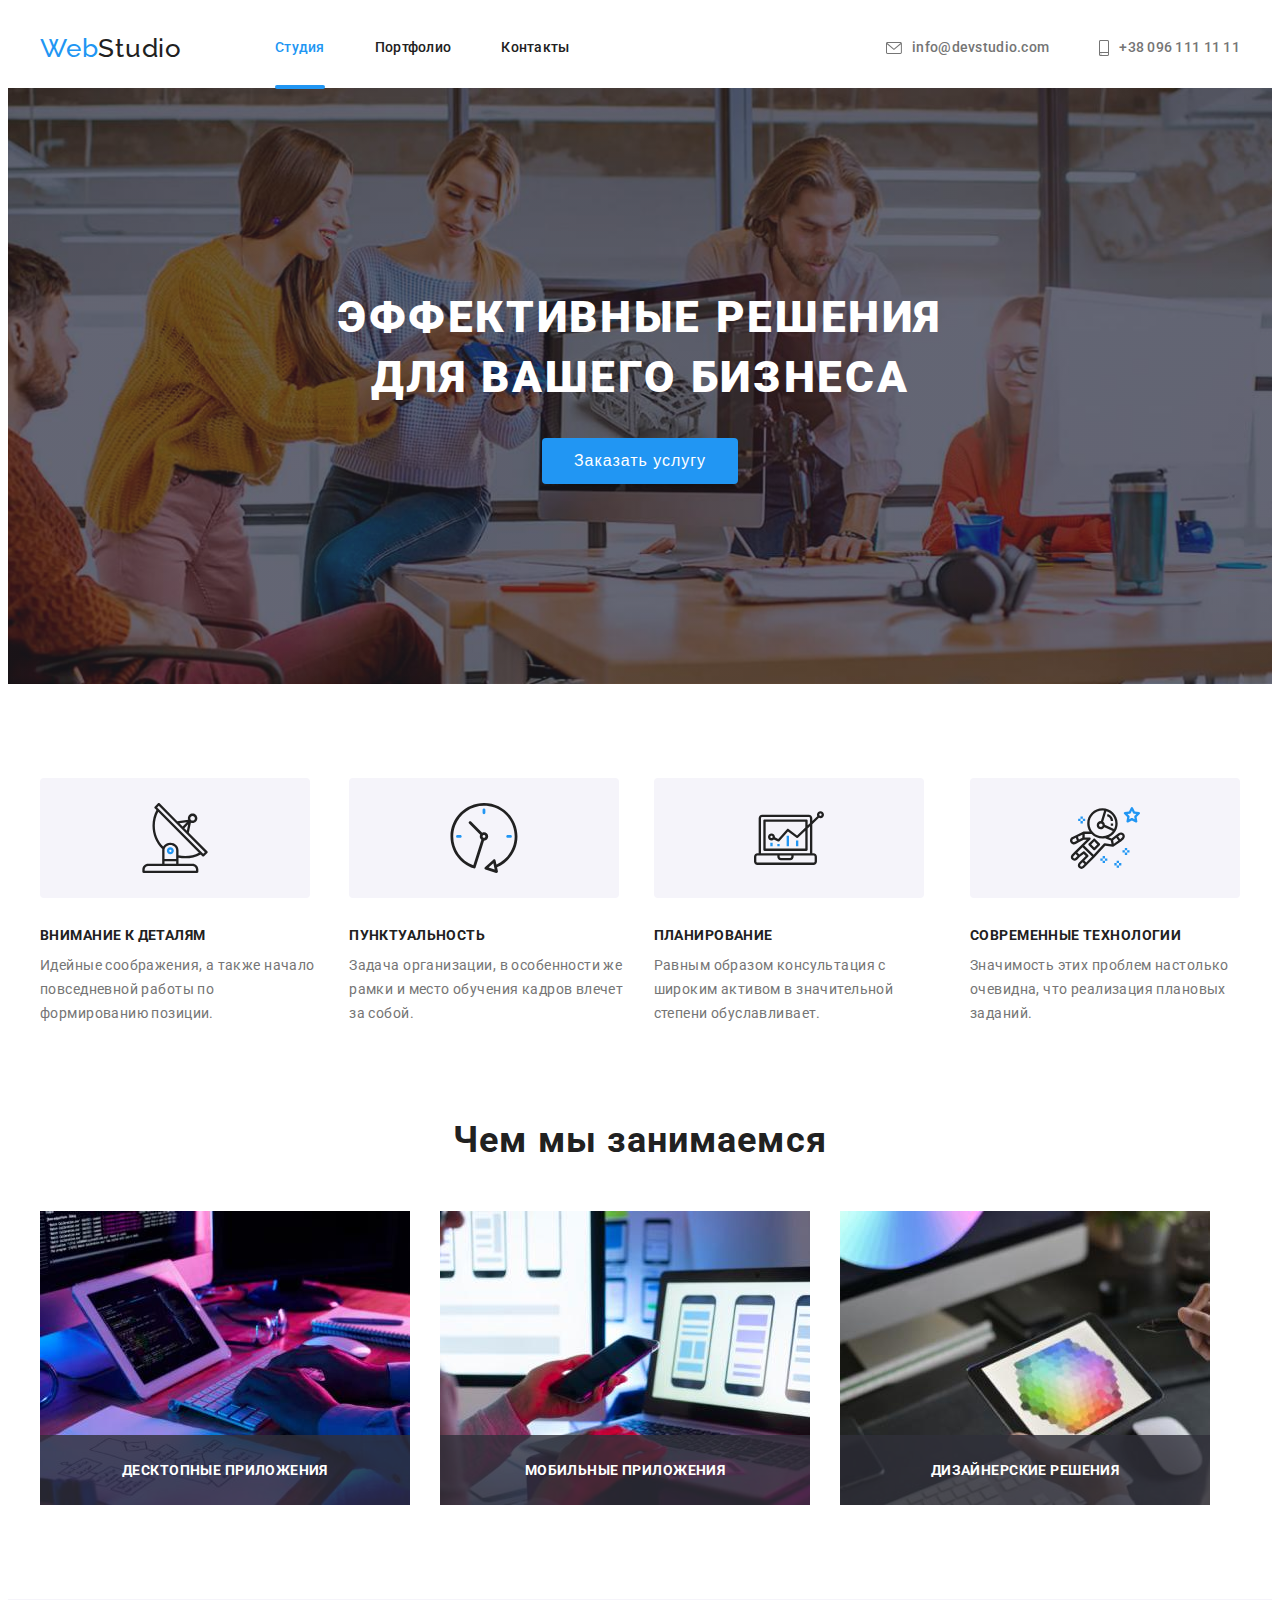
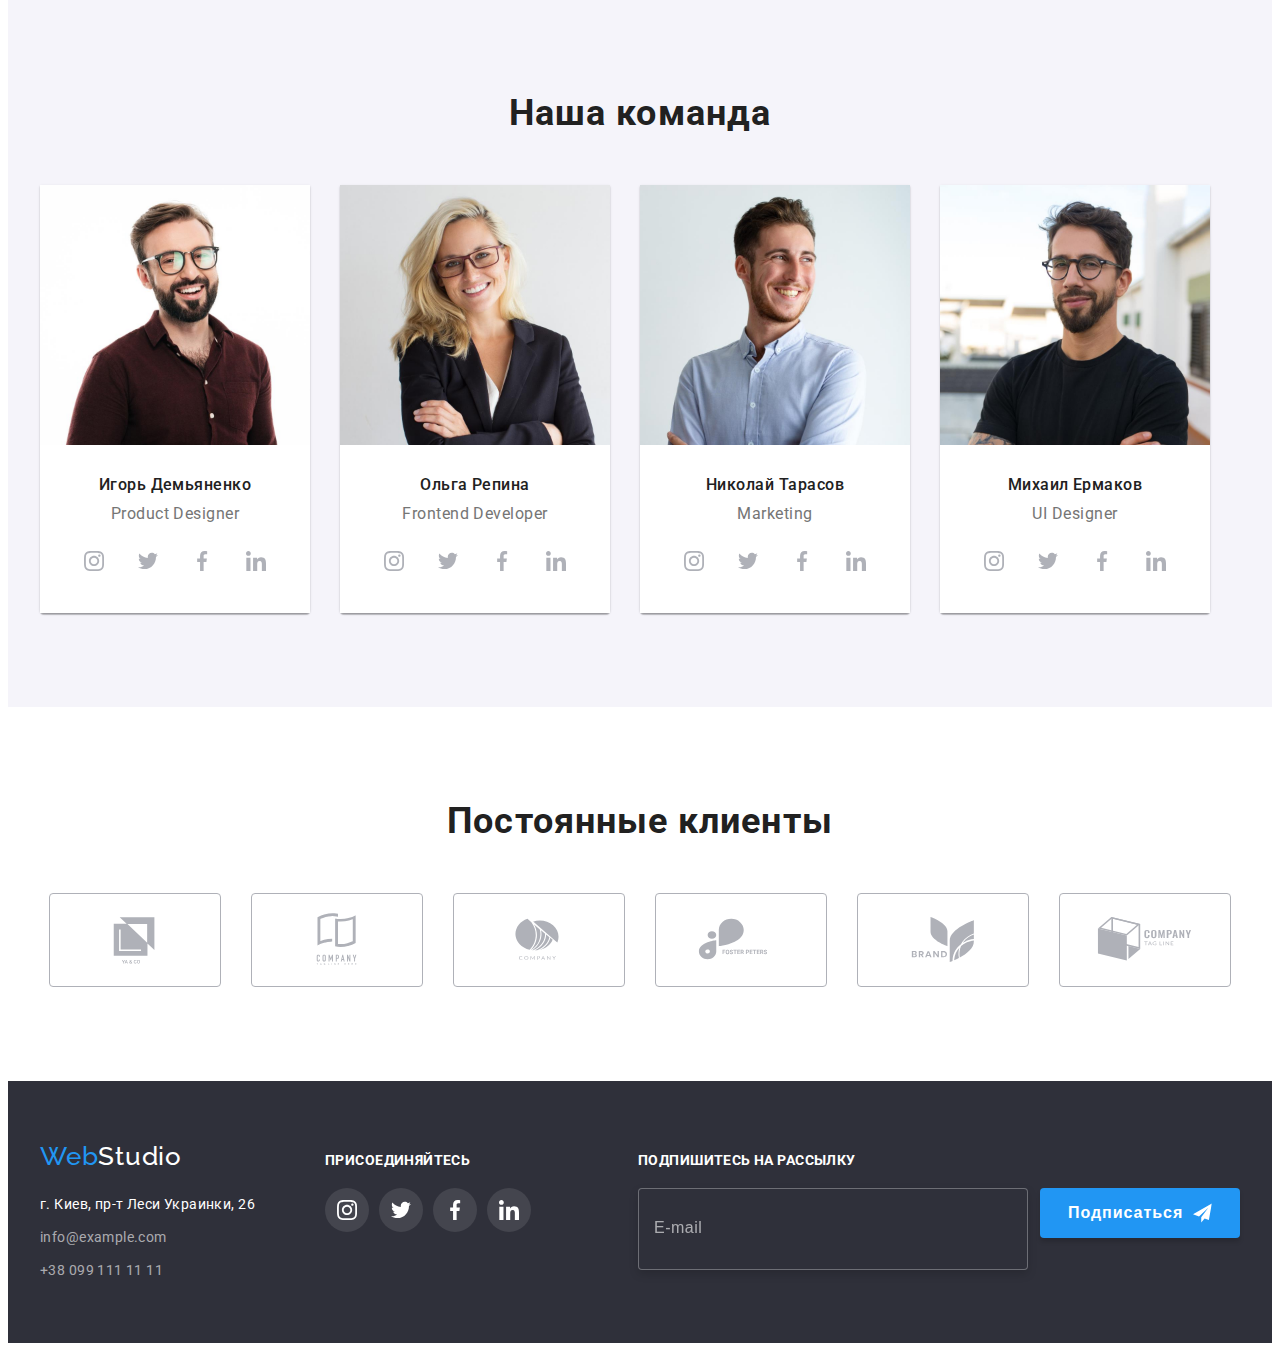
==== commit e254cfc5: "fix features" ====
--- a/index.html
+++ b/index.html
@@ -62,7 +62,7 @@
        <div class="container">
     <h2 class="visually-hidden">Особенности</h2>
     <ul class="features">
-           <li class="list featers__list">
+           <li class="list features__list">
             <div class="features__div">
                <svg class="features__icon" width="70" height="70">
                    <use href="./images/icons.svg#icon-antenna">
@@ -74,7 +74,7 @@
                 Идейные соображения, а также начало повседневной работы по формированию позиции.
                </p>
            </li>
-            <li class="list featers__list">
+            <li class="list features__list">
                 <div class="features__div">
                     <svg class="features__icon" width="70" height="70">
                         <use href="./images/icons.svg#icon-clock">
@@ -86,7 +86,7 @@
                     Задача организации, в особенности же рамки и место обучения кадров влечет за собой.
                 </p>
             </li>
-            <li class="list featers__list">
+            <li class="list features__list">
                 <div class="features__div">
                     <svg class="features-icon" width="70" height="70">
                         <use href="./images/icons.svg#icon-diagram">
@@ -98,7 +98,7 @@
                     Равным образом консультация с широким активом в значительной степени обуславливает.
                 </p>
             </li>
-            <li class="list featers__list">
+            <li class="list features__list">
                 <div class="features__div">
                     <svg class="features__icon" width="70" height="70">
                         <use href="./images/icons.svg#icon-astronaut">
